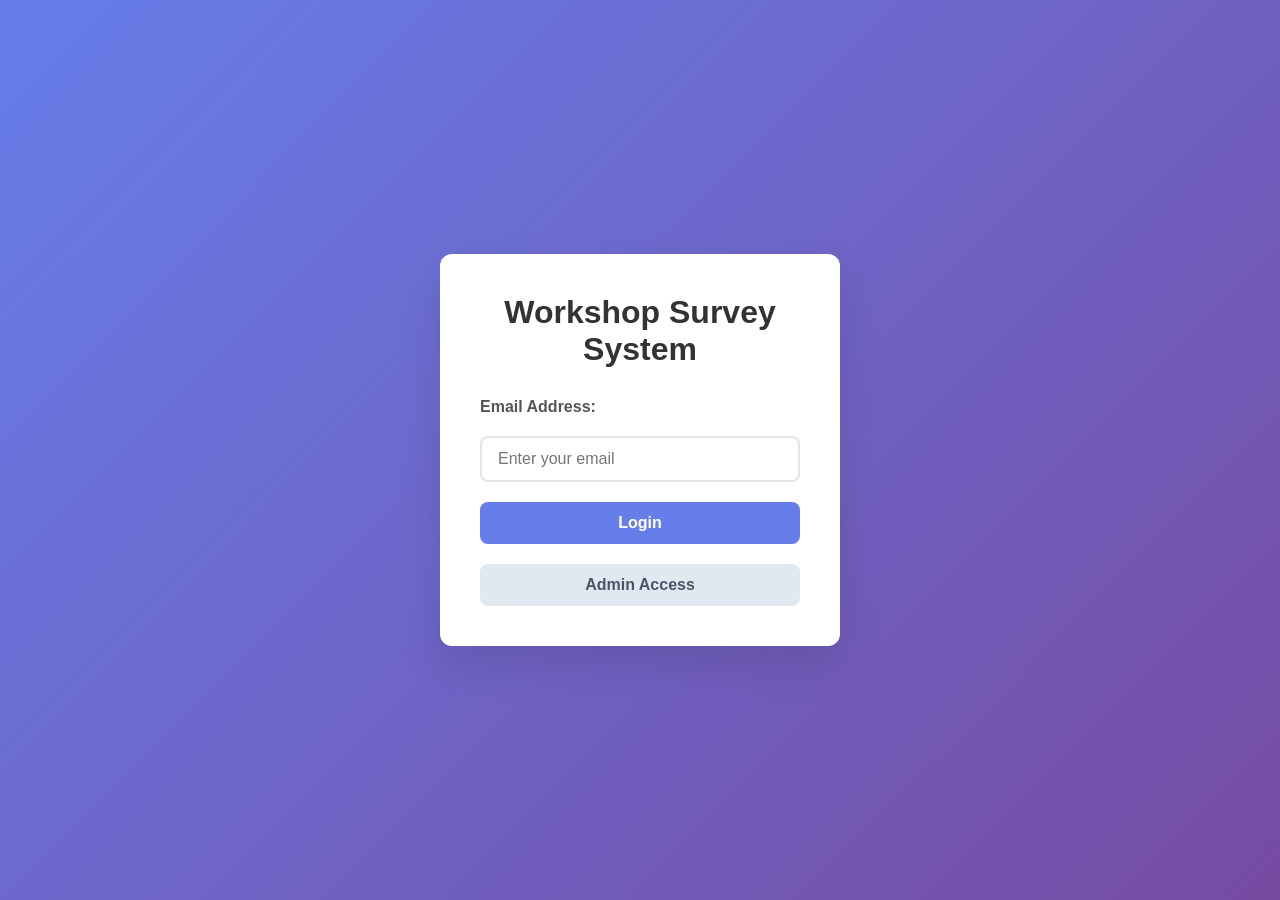
==== frontend/index.html @ bd305b47 "phase1 complete" ====
<!DOCTYPE html>
<html lang="en">
<head>
    <meta charset="UTF-8">
    <meta name="viewport" content="width=device-width, initial-scale=1.0">
    <title>Workshop Survey - Login</title>
    <link rel="stylesheet" href="css/styles.css">
</head>
<body>
    <div class="container">
        <div class="login-section">
            <h1>Workshop Survey System</h1>
            <div class="login-form">
                <label for="email">Email Address:</label>
                <input type="email" id="email" placeholder="Enter your email" autocomplete="off">
                <div id="autocomplete-results" class="autocomplete-results"></div>
                <button id="login-btn" class="btn-primary">Login</button>
                <button id="admin-btn" class="btn-secondary">Admin Access</button>
            </div>
            <div id="message" class="message"></div>
        </div>
    </div>
    <script src="js/login.js"></script>
</body>
</html>
---- frontend/css/styles.css ----
/* Basic styles for Workshop Survey system */

* {
    margin: 0;
    padding: 0;
    box-sizing: border-box;
}

body {
    font-family: -apple-system, BlinkMacSystemFont, 'Segoe UI', Roboto, sans-serif;
    background: linear-gradient(135deg, #667eea 0%, #764ba2 100%);
    min-height: 100vh;
    display: flex;
    align-items: center;
    justify-content: center;
}

.container {
    max-width: 1200px;
    width: 100%;
    padding: 20px;
}

.login-section {
    background: white;
    border-radius: 12px;
    padding: 40px;
    box-shadow: 0 20px 40px rgba(0, 0, 0, 0.1);
    text-align: center;
    max-width: 400px;
    margin: 0 auto;
}

h1 {
    color: #333;
    margin-bottom: 30px;
    font-size: 2rem;
}

.login-form {
    display: flex;
    flex-direction: column;
    gap: 20px;
}

label {
    text-align: left;
    font-weight: 600;
    color: #555;
}

input[type="email"] {
    padding: 12px 16px;
    border: 2px solid #e1e5e9;
    border-radius: 8px;
    font-size: 16px;
    transition: border-color 0.3s ease;
}

input[type="email"]:focus {
    outline: none;
    border-color: #667eea;
}

.autocomplete-results {
    position: absolute;
    background: white;
    border: 1px solid #e1e5e9;
    border-radius: 8px;
    max-height: 200px;
    overflow-y: auto;
    width: calc(100% - 32px);
    z-index: 1000;
    display: none;
}

.autocomplete-item {
    padding: 10px 16px;
    cursor: pointer;
    border-bottom: 1px solid #f0f0f0;
}

.autocomplete-item:hover {
    background: #f8f9fa;
}

.autocomplete-item:last-child {
    border-bottom: none;
}

.btn-primary, .btn-secondary {
    padding: 12px 24px;
    border: none;
    border-radius: 8px;
    font-size: 16px;
    font-weight: 600;
    cursor: pointer;
    transition: all 0.3s ease;
}

.btn-primary {
    background: #667eea;
    color: white;
}

.btn-primary:hover {
    background: #5a67d8;
    transform: translateY(-1px);
}

.btn-secondary {
    background: #e2e8f0;
    color: #4a5568;
}

.btn-secondary:hover {
    background: #cbd5e0;
}

.message {
    margin-top: 20px;
    padding: 12px;
    border-radius: 8px;
    display: none;
}

.message.success {
    background: #c6f6d5;
    color: #22543d;
    border: 1px solid #9ae6b4;
}

.message.error {
    background: #fed7d7;
    color: #742a2a;
    border: 1px solid #feb2b2;
}

/* Responsive design */
@media (max-width: 480px) {
    .login-section {
        padding: 30px 20px;
    }

    h1 {
        font-size: 1.5rem;
    }
}
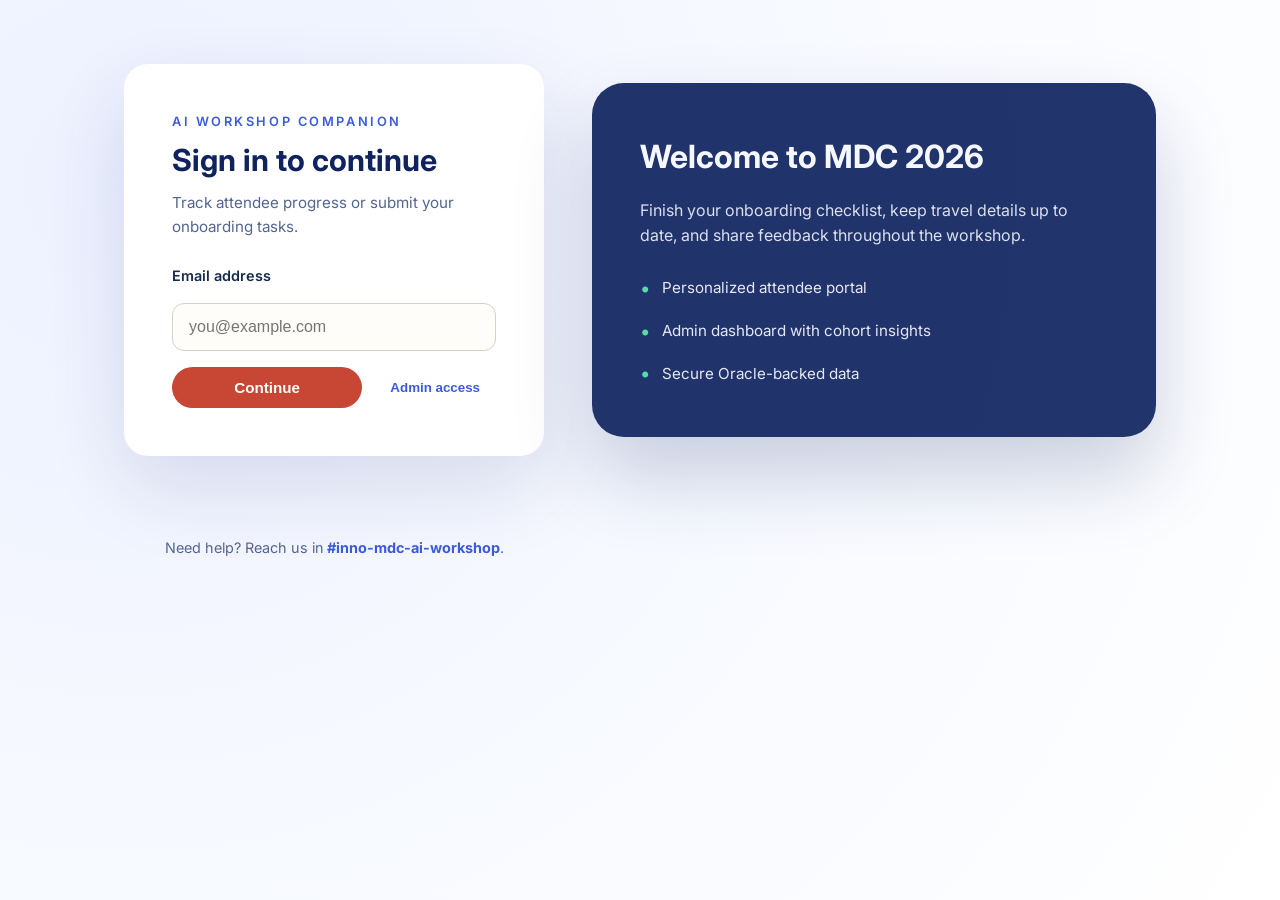
==== commit d4d3e295: "Update cohort start/end time columns" ====
--- a/frontend/index.html
+++ b/frontend/index.html
@@ -3,23 +3,61 @@
 <head>
     <meta charset="UTF-8">
     <meta name="viewport" content="width=device-width, initial-scale=1.0">
-    <title>Workshop Survey - Login</title>
+    <title>AI Workshop Companion — Sign In</title>
+    <link rel="preconnect" href="https://fonts.googleapis.com">
+    <link rel="preconnect" href="https://fonts.gstatic.com" crossorigin>
+    <link href="https://fonts.googleapis.com/css2?family=Inter:wght@400;500;600;700&display=swap" rel="stylesheet">
     <link rel="stylesheet" href="css/styles.css">
 </head>
-<body>
-    <div class="container">
-        <div class="login-section">
-            <h1>Workshop Survey System</h1>
-            <div class="login-form">
-                <label for="email">Email Address:</label>
-                <input type="email" id="email" placeholder="Enter your email" autocomplete="off">
-                <div id="autocomplete-results" class="autocomplete-results"></div>
-                <button id="login-btn" class="btn-primary">Login</button>
-                <button id="admin-btn" class="btn-secondary">Admin Access</button>
+<body class="login-body">
+    <main class="login-shell">
+        <section class="login-card" aria-labelledby="login-title">
+            <header class="login-header">
+                <div>
+                    <p class="login-eyebrow">AI Workshop Companion</p>
+                    <h1 id="login-title">Sign in to continue</h1>
+                    <p class="login-subtitle">Track attendee progress or submit your onboarding tasks.</p>
+                </div>
+            </header>
+
+            <form class="login-form" onsubmit="return false;" novalidate>
+                <label for="email" class="login-label">Email address</label>
+                <div class="login-input-group">
+                    <input type="email"
+                           id="email"
+                           class="login-input"
+                           name="email"
+                           placeholder="you@example.com"
+                           autocomplete="email"
+                           required>
+                    <div id="autocomplete-results" class="login-autocomplete" role="listbox"></div>
+                </div>
+
+                <div class="login-actions">
+                    <button id="login-btn" class="btn-primary login-primary" type="button">Continue</button>
+                    <button id="admin-btn" class="btn-ghost" type="button">Admin access</button>
+                </div>
+            </form>
+
+            <div id="message" class="login-message message" role="status" aria-live="polite"></div>
+        </section>
+
+        <aside class="login-aside">
+            <div class="login-aside-content">
+                <h2>Welcome to MDC 2026</h2>
+                <p>Finish your onboarding checklist, keep travel details up to date, and share feedback throughout the workshop.</p>
+                <ul>
+                    <li>Personalized attendee portal</li>
+                    <li>Admin dashboard with cohort insights</li>
+                    <li>Secure Oracle-backed data</li>
+                </ul>
             </div>
-            <div id="message" class="message"></div>
-        </div>
-    </div>
+        </aside>
+        <footer class="login-footer">
+            <p>Need help? Reach us in <strong>#inno-mdc-ai-workshop</strong>.</p>
+        </footer>
+    </main>
+
     <script src="js/login.js"></script>
 </body>
 </html>
--- a/frontend/css/styles.css
+++ b/frontend/css/styles.css
@@ -1,4 +1,230 @@
-/* Basic styles for Workshop Survey system */
+
+body.login-body {
+    margin: 0;
+    min-height: 100vh;
+    background: radial-gradient(circle at 10% 20%, rgba(232, 237, 255, 0.8) 0%, rgba(245, 248, 255, 0.9) 45%, rgba(255, 255, 255, 1) 100%);
+    font-family: 'Inter', system-ui, -apple-system, BlinkMacSystemFont, 'Segoe UI', sans-serif;
+}
+
+.login-shell {
+    display: grid;
+    grid-template-columns: minmax(0, 420px) minmax(0, 1fr);
+    gap: 48px;
+    max-width: 1080px;
+    margin: 0 auto;
+    padding: 64px 24px;
+    align-items: center;
+}
+
+.login-card {
+    background: #ffffff;
+    border-radius: 24px;
+    box-shadow: 0 32px 80px rgba(15, 35, 95, 0.12);
+    padding: 48px;
+    display: flex;
+    flex-direction: column;
+    gap: 24px;
+}
+
+.login-header {
+    display: flex;
+    gap: 20px;
+    align-items: flex-start;
+}
+
+.login-eyebrow {
+    font-size: 0.8rem;
+    text-transform: uppercase;
+    letter-spacing: 0.2em;
+    color: #3b5bdb;
+    font-weight: 600;
+    margin: 0 0 4px;
+}
+
+.login-header h1 {
+    font-size: 1.9rem;
+    margin: 0;
+    color: #0f235f;
+}
+
+.login-subtitle {
+    margin: 6px 0 0;
+    color: #54658f;
+    font-size: 0.95rem;
+}
+
+
+
+
+
+
+
+.login-form {
+    display: flex;
+    flex-direction: column;
+    gap: 16px;
+}
+
+.login-label {
+    font-weight: 600;
+    color: #172b4d;
+    font-size: 0.9rem;
+}
+
+.login-input-group {
+    position: relative;
+}
+
+.login-input {
+    width: 100%;
+    padding: 14px 16px;
+    border: 1px solid rgba(23, 43, 77, 0.15);
+    border-radius: 12px;
+    font-size: 1rem;
+    transition: border-color 0.2s ease, box-shadow 0.2s ease;
+}
+
+.login-input:focus {
+    outline: none;
+    border-color: #3b5bdb;
+    box-shadow: 0 0 0 4px rgba(59, 91, 219, 0.12);
+}
+
+.login-actions {
+    display: flex;
+    gap: 12px;
+    align-items: center;
+}
+
+.btn-primary.login-primary {
+    flex: 1;
+}
+
+.btn-ghost {
+    background: transparent;
+    color: #3b5bdb;
+    border: none;
+    font-weight: 600;
+    padding: 12px 16px;
+    border-radius: 10px;
+    cursor: pointer;
+    transition: background 0.2s ease;
+}
+
+.btn-ghost:hover {
+    background: rgba(59, 91, 219, 0.08);
+}
+
+.login-autocomplete {
+    display: none;
+    position: absolute;
+    top: calc(100% + 8px);
+    left: 0;
+    width: 100%;
+    z-index: 10;
+    background: #fff;
+    border-radius: 12px;
+    border: 1px solid rgba(23, 43, 77, 0.12);
+    overflow: hidden;
+    box-shadow: 0 16px 40px rgba(15, 35, 95, 0.12);
+}
+
+.login-message {
+    min-height: 20px;
+    font-size: 0.9rem;
+    color: #d62828;
+}
+
+.login-aside {
+    background: rgba(15, 35, 95, 0.92);
+    color: #f6f7ff;
+    border-radius: 32px;
+    padding: 48px;
+    box-shadow: 0 40px 80px rgba(15, 35, 95, 0.2);
+}
+
+.login-aside h2 {
+    font-size: 2rem;
+    margin-top: 0;
+}
+
+.login-aside p {
+    font-size: 1rem;
+    margin: 16px 0;
+    color: rgba(246, 247, 255, 0.88);
+}
+
+.login-aside ul {
+    list-style: none;
+    padding: 0;
+    margin: 24px 0 0;
+    display: grid;
+    gap: 12px;
+}
+
+.login-aside li::before {
+    content: '•';
+    color: #52e0a5;
+    margin-right: 12px;
+    font-size: 1.2rem;
+}
+
+.login-aside li {
+    font-size: 0.95rem;
+    display: flex;
+    align-items: center;
+    color: rgba(246, 247, 255, 0.92);
+}
+
+@media (max-width: 960px) {
+    .login-shell {
+        grid-template-columns: 1fr;
+        padding: 48px 20px;
+    }
+
+    .login-aside {
+        order: -1;
+        border-radius: 24px;
+        padding: 36px;
+        margin-bottom: 24px;
+    }
+}
+
+@media (max-width: 600px) {
+    .login-card {
+        padding: 32px 24px;
+    }
+
+    .login-actions {
+        flex-direction: column;
+        align-items: stretch;
+    }
+
+    .btn-ghost {
+        width: 100%;
+        text-align: center;
+    }
+}
+
+/* Oracle Redwood-inspired theme */
+
+:root {
+    --rw-background: #f7f5f2;
+    --rw-foreground: #201f1e;
+    --rw-muted: #6d625b;
+    --rw-border: #d8cfc6;
+    --rw-surface: #ffffff;
+    --rw-accent: #c74634;
+    --rw-accent-dark: #a23426;
+    --rw-accent-light: #f4e4de;
+    --rw-success: #4c8c2b;
+    --rw-error: #ba1a1a;
+    --rw-radius-lg: 16px;
+    --rw-radius-md: 12px;
+    --rw-shadow-soft: 0 18px 40px rgba(32, 31, 30, 0.08);
+    --rw-shadow-subtle: 0 6px 18px rgba(32, 31, 30, 0.08);
+    --rw-font: 'Helvetica Neue', 'Segoe UI', sans-serif;
+}
 
 * {
     margin: 0;
@@ -7,71 +233,108 @@
 }
 
 body {
-    font-family: -apple-system, BlinkMacSystemFont, 'Segoe UI', Roboto, sans-serif;
-    background: linear-gradient(135deg, #667eea 0%, #764ba2 100%);
+    font-family: var(--rw-font);
+    background: var(--rw-background);
+    color: var(--rw-foreground);
+    line-height: 1.6;
     min-height: 100vh;
-    display: flex;
-    align-items: center;
-    justify-content: center;
+}
+
+.page-shell {
+    min-height: 100vh;
+    display: flex;
+    flex-direction: column;
 }
 
 .container {
-    max-width: 1200px;
-    width: 100%;
-    padding: 20px;
+    width: min(1100px, 92vw);
+    margin: 0 auto;
+    padding: 32px 0 72px;
 }
 
 .login-section {
     background: white;
     border-radius: 12px;
-    padding: 40px;
+    padding: 60px 40px;
     box-shadow: 0 20px 40px rgba(0, 0, 0, 0.1);
     text-align: center;
-    max-width: 400px;
+    max-width: 450px;
     margin: 0 auto;
-}
-
-h1 {
-    color: #333;
-    margin-bottom: 30px;
-    font-size: 2rem;
-}
-
-.login-form {
-    display: flex;
-    flex-direction: column;
+    position: relative;
+}
+
+header.page-header {
+    padding: 40px 0 20px;
+}
+
+header.page-header h1 {
+    font-size: clamp(2rem, 4vw, 2.6rem);
+    font-weight: 600;
+    color: var(--rw-foreground);
+}
+
+.card {
+    background: var(--rw-surface);
+    border-radius: var(--rw-radius-lg);
+    box-shadow: var(--rw-shadow-soft);
+    padding: 48px 40px;
+    position: relative;
+}
+
+.card h1,
+.card h2 {
+    color: var(--rw-foreground);
+}
+
+.card h1 {
+    font-size: clamp(1.9rem, 3vw, 2.3rem);
+    margin-bottom: 28px;
+}
+
+.form-stack {
+    display: grid;
     gap: 20px;
 }
 
 label {
     text-align: left;
     font-weight: 600;
-    color: #555;
-}
-
-input[type="email"] {
-    padding: 12px 16px;
-    border: 2px solid #e1e5e9;
-    border-radius: 8px;
+    color: var(--rw-muted);
+}
+
+input[type="email"],
+input[type="text"],
+textarea {
+    padding: 14px 16px;
+    border: 1px solid var(--rw-border);
+    border-radius: var(--rw-radius-md);
     font-size: 16px;
-    transition: border-color 0.3s ease;
-}
-
-input[type="email"]:focus {
+    transition: border-color 0.3s ease, box-shadow 0.3s ease;
+    background: #fffdfa;
+}
+
+input[type="email"]:focus,
+input[type="text"]:focus,
+textarea:focus {
     outline: none;
-    border-color: #667eea;
+    border-color: var(--rw-accent);
+    box-shadow: 0 0 0 4px rgba(199, 70, 52, 0.15);
 }
 
 .autocomplete-results {
     position: absolute;
+    top: 100%;
+    left: 0;
+    right: 0;
     background: white;
     border: 1px solid #e1e5e9;
     border-radius: 8px;
     max-height: 200px;
     overflow-y: auto;
-    width: calc(100% - 32px);
+    width: 100%;
     z-index: 1000;
     display: none;
+    box-shadow: 0 4px 6px rgba(0, 0, 0, 0.1);
 }
 
 .autocomplete-item {
@@ -88,33 +351,36 @@
     border-bottom: none;
 }
 
-.btn-primary, .btn-secondary {
-    padding: 12px 24px;
+.btn-primary,
+.btn-secondary {
+    padding: 12px 26px;
+    border-radius: 30px;
+    font-size: 0.95rem;
+    font-weight: 600;
     border: none;
-    border-radius: 8px;
-    font-size: 16px;
-    font-weight: 600;
     cursor: pointer;
-    transition: all 0.3s ease;
+    transition: transform 0.2s ease, box-shadow 0.2s ease;
 }
 
 .btn-primary {
-    background: #667eea;
-    color: white;
+    background: var(--rw-accent);
+    color: var(--rw-surface);
 }
 
 .btn-primary:hover {
-    background: #5a67d8;
+    background: var(--rw-accent-dark);
+    box-shadow: var(--rw-shadow-subtle);
     transform: translateY(-1px);
 }
 
 .btn-secondary {
-    background: #e2e8f0;
-    color: #4a5568;
+    background: var(--rw-accent-light);
+    color: var(--rw-accent-dark);
 }
 
 .btn-secondary:hover {
-    background: #cbd5e0;
+    box-shadow: var(--rw-shadow-subtle);
+    transform: translateY(-1px);
 }
 
 .message {
@@ -125,18 +391,896 @@
 }
 
 .message.success {
-    background: #c6f6d5;
-    color: #22543d;
-    border: 1px solid #9ae6b4;
+    background: rgba(76, 140, 43, 0.15);
+    color: var(--rw-success);
+    border: 1px solid rgba(76, 140, 43, 0.4);
 }
 
 .message.error {
-    background: #fed7d7;
-    color: #742a2a;
-    border: 1px solid #feb2b2;
+    background: rgba(186, 26, 26, 0.15);
+    color: var(--rw-error);
+    border: 1px solid rgba(186, 26, 26, 0.4);
+}
+
+/* Tabbed interface styles */
+.tabs {
+    display: flex;
+    gap: 18px;
+    margin-bottom: 24px;
+}
+
+.tab-btn {
+    padding: 10px 20px;
+    border-radius: 24px;
+    border: 1px solid transparent;
+    background: transparent;
+    font-size: 0.95rem;
+    font-weight: 600;
+    color: var(--rw-muted);
+    cursor: pointer;
+    transition: all 0.2s ease;
+}
+
+.tab-btn.active {
+    background: var(--rw-accent-light);
+    color: var(--rw-accent-dark);
+    border-color: rgba(199, 70, 52, 0.4);
+}
+
+.tab-btn:hover {
+    background: rgba(199, 70, 52, 0.12);
+}
+
+.tab-content {
+    display: none;
+    padding: 20px 0;
+}
+
+.tab-content.active {
+    display: block;
+}
+
+.intro-progress-track {
+    margin: 16px 0 24px;
+}
+
+.intro-progress-bar {
+    position: relative;
+    height: 10px;
+    border-radius: 999px;
+    background: #e2e8f0;
+    overflow: hidden;
+}
+
+.intro-progress-fill {
+    position: absolute;
+    top: 0;
+    left: 0;
+    bottom: 0;
+    width: 0;
+    background: linear-gradient(90deg, #2563eb, #38bdf8);
+    transition: width 0.4s ease;
+}
+
+.progress-pill {
+    font-weight: 600;
+    color: #1e293b;
+    padding: 6px 14px;
+    border-radius: 999px;
+    background: #e0f2fe;
+    border: 1px solid rgba(59, 130, 246, 0.2);
+}
+
+.intro-list {
+    display: grid;
+    gap: 16px;
+}
+
+.intro-card {
+    border: 1px solid #e2e8f0;
+    border-radius: 16px;
+    padding: 16px;
+    background: #ffffff;
+    box-shadow: 0 8px 24px rgba(15, 23, 42, 0.08);
+    transition: border-color 0.2s ease, box-shadow 0.2s ease;
+}
+
+.intro-card.completed {
+    border-color: rgba(59, 130, 246, 0.4);
+    box-shadow: 0 12px 30px rgba(59, 130, 246, 0.15);
+}
+
+.intro-card header {
+    display: flex;
+    justify-content: space-between;
+    align-items: center;
+    gap: 12px;
+}
+
+.intro-card h3 {
+    margin: 0;
+    font-size: 1.1rem;
+    color: #1f2937;
+}
+
+.intro-card textarea {
+    width: 100%;
+    border-radius: 12px;
+    border: 1px solid #d1d5db;
+    padding: 12px;
+    min-height: 80px;
+    font-size: 0.95rem;
+    transition: border-color 0.2s ease, box-shadow 0.2s ease;
+}
+
+.intro-card textarea:focus {
+    outline: none;
+    border-color: #3b82f6;
+    box-shadow: 0 0 0 3px rgba(59, 130, 246, 0.15);
+}
+
+.intro-card footer {
+    margin-top: 12px;
+    display: flex;
+    justify-content: space-between;
+    align-items: center;
+    color: #64748b;
+    font-size: 0.85rem;
+}
+
+.intro-card .btn-secondary {
+    margin-left: auto;
+}
+
+
+.overall-progress {
+    width: 100%;
+    display: flex;
+    flex-direction: column;
+    gap: 12px;
+    padding: 8px 0;
+}
+
+.overall-progress-header {
+    display: flex;
+    justify-content: space-between;
+    align-items: center;
+    font-weight: 600;
+    color: #1f2937;
+}
+
+.progress-track {
+    width: 100%;
+    height: 14px;
+    border-radius: 999px;
+    background: rgba(203, 213, 225, 0.6);
+    overflow: hidden;
+    position: relative;
+}
+
+.progress-fill {
+    position: absolute;
+    top: 0;
+    left: 0;
+    bottom: 0;
+    width: 0;
+    border-radius: inherit;
+    background: linear-gradient(90deg, #2563eb 0%, #38bdf8 100%);
+    transition: width 0.4s ease;
+}
+
+.task-list {
+    display: grid;
+    gap: 12px;
+    margin-top: 16px;
+}
+
+.task-item {
+    display: flex;
+    align-items: center;
+    justify-content: space-between;
+    border: 1px solid var(--rw-border);
+    border-radius: var(--rw-radius-md);
+    padding: 14px 18px;
+    background: linear-gradient(90deg, rgba(255,255,255,0.95), rgba(244,228,222,0.4));
+}
+
+.task-item.completed {
+    border-color: rgba(76, 140, 43, 0.4);
+    background: rgba(76, 140, 43, 0.12);
+}
+
+.survey-card {
+    border: 1px solid var(--rw-border);
+    border-radius: var(--rw-radius-md);
+    padding: 18px;
+    background: var(--rw-surface);
+    box-shadow: var(--rw-shadow-subtle);
+}
+
+.survey-card h4 {
+    margin-bottom: 8px;
+}
+
+.badge {
+    display: inline-flex;
+    align-items: center;
+    border-radius: 999px;
+    border: 1px solid transparent;
+    padding: 4px 12px;
+    font-size: 0.75rem;
+    font-weight: 600;
+}
+
+.badge.complete {
+    background: rgba(76, 140, 43, 0.15);
+    color: var(--rw-success);
+    border-color: rgba(76, 140, 43, 0.35);
+}
+
+.badge.pending {
+    background: rgba(199, 70, 52, 0.12);
+    color: var(--rw-accent-dark);
+    border-color: rgba(199, 70, 52, 0.25);
+}
+
+footer.site-footer {
+    margin-top: auto;
+    padding: 24px 0;
+    text-align: center;
+    color: var(--rw-muted);
+    font-size: 0.85rem;
+}
+
+@media (max-width: 720px) {
+    .card {
+        padding: 32px 24px;
+    }
+
+    .tabs {
+        flex-wrap: wrap;
+        gap: 12px;
+    }
+
+    .task-item {
+        flex-direction: column;
+        align-items: flex-start;
+        gap: 10px;
+    }
+}
+
+/* Dashboard specific styles */
+.attendee-portal, .admin-dashboard {
+    background: white;
+    border-radius: 12px;
+    padding: 40px 30px;
+    box-shadow: 0 20px 40px rgba(0, 0, 0, 0.1);
+    max-width: 1100px;
+    width: 100%;
+    margin: 0 auto;
+    min-height: 600px;
+}
+
+.attendee-profile {
+    display: flex;
+    align-items: center;
+    gap: 30px;
+    margin-bottom: 40px;
+    padding: 30px;
+    background: linear-gradient(135deg, #f8fafc 0%, #e2e8f0 100%);
+    border-radius: 12px;
+    box-shadow: 0 4px 6px rgba(0, 0, 0, 0.05);
+}
+
+.profile-image {
+    flex-shrink: 0;
+}
+
+.profile-image img {
+    width: 120px;
+    height: 120px;
+    border-radius: 50%;
+    object-fit: cover;
+    border: 4px solid #667eea;
+    box-shadow: 0 4px 8px rgba(0, 0, 0, 0.1);
+}
+
+.profile-info h1 {
+    margin: 0 0 10px 0;
+    color: #333;
+    font-size: 2.2rem;
+}
+
+.profile-info p {
+    margin: 5px 0;
+    color: #666;
+    font-size: 1rem;
+}
+
+.agenda-image {
+    max-width: 100%;
+    height: auto;
+    margin-top: 15px;
+    border-radius: 8px;
+    box-shadow: 0 2px 8px rgba(0, 0, 0, 0.1);
+    display: none;
+}
+
+/* Modal styles for agenda popup */
+.modal {
+    display: none;
+    position: fixed;
+    z-index: 1000;
+    left: 0;
+    top: 0;
+    width: 100%;
+    height: 100%;
+    background-color: rgba(0, 0, 0, 0.5);
+    animation: fadeIn 0.3s;
+}
+
+.modal-content {
+    background-color: white;
+    margin: 5% auto;
+    padding: 20px;
+    border-radius: 8px;
+    width: 90%;
+    max-width: 800px;
+    max-height: 90vh;
+    overflow: auto;
+    position: relative;
+    animation: slideIn 0.3s;
+}
+
+.close {
+    color: #aaa;
+    float: right;
+    font-size: 28px;
+    font-weight: bold;
+    cursor: pointer;
+    position: absolute;
+    right: 15px;
+    top: 10px;
+}
+
+.close:hover,
+.close:focus {
+    color: #000;
+    text-decoration: none;
+}
+
+#modal-img {
+    max-width: 100%;
+    height: auto;
+    border-radius: 8px;
+}
+
+@keyframes fadeIn {
+    from { opacity: 0; }
+    to { opacity: 1; }
+}
+
+@keyframes slideIn {
+    from { transform: scale(0.9); opacity: 0; }
+    to { transform: scale(1); opacity: 1; }
+}
+
+/* Modal styles for agenda popup */
+.modal {
+    display: none;
+    position: fixed;
+    z-index: 1000;
+    left: 0;
+    top: 0;
+    width: 100%;
+    height: 100%;
+    background-color: rgba(0, 0, 0, 0.5);
+    animation: fadeIn 0.3s;
+}
+
+.modal-content {
+    background-color: white;
+    margin: 5% auto;
+    padding: 20px;
+    border-radius: 8px;
+    width: 90%;
+    max-width: 800px;
+    max-height: 90vh;
+    overflow: auto;
+    position: relative;
+    animation: slideIn 0.3s;
+}
+
+.close {
+    color: #aaa;
+    float: right;
+    font-size: 28px;
+    font-weight: bold;
+    cursor: pointer;
+    position: absolute;
+    right: 15px;
+    top: 10px;
+}
+
+.close:hover,
+.close:focus {
+    color: #000;
+    text-decoration: none;
+}
+
+#modal-img {
+    max-width: 100%;
+    height: auto;
+    border-radius: 8px;
+}
+
+@keyframes fadeIn {
+    from { opacity: 0; }
+    to { opacity: 1; }
+}
+
+@keyframes slideIn {
+    from { transform: scale(0.9); opacity: 0; }
+    to { transform: scale(1); opacity: 1; }
+}
+
+.attendee-portal h2, .admin-dashboard h2 {
+    color: #334155;
+    margin-bottom: 20px;
+    font-size: 1.8rem;
+}
+
+.query-form {
+    display: flex;
+    gap: 10px;
+    margin: 20px 0;
+}
+
+.query-form input {
+    flex: 1;
+    padding: 12px;
+    border: 2px solid #e1e5e9;
+    border-radius: 8px;
+    font-size: 16px;
+}
+
+.query-form input:focus {
+    border-color: #667eea;
+    outline: none;
+}
+
+.game-controls {
+    display: flex;
+    gap: 10px;
+    margin: 20px 0;
+}
+
+.game-controls select {
+    padding: 12px;
+    border: 2px solid #e1e5e9;
+    border-radius: 8px;
+    font-size: 16px;
+}
+
+/* Form styling */
+.introduction-form, .feedback-form {
+    max-width: 600px;
+}
+
+.form-group {
+    margin-bottom: 20px;
+}
+
+.form-group label {
+    display: block;
+    margin-bottom: 8px;
+    font-weight: 600;
+    color: #333;
+}
+
+.form-group input[type="text"],
+.form-group input[type="email"],
+.form-group textarea,
+.form-group select {
+    width: 100%;
+    padding: 10px 12px;
+    border: 2px solid #e1e5e9;
+    border-radius: 6px;
+    font-size: 14px;
+    transition: border-color 0.3s ease;
+    box-sizing: border-box;
+}
+
+.form-group input[type="text"]:focus,
+.form-group input[type="email"]:focus,
+.form-group textarea:focus,
+.form-group select:focus {
+    border-color: #667eea;
+    outline: none;
+}
+
+.form-group textarea {
+    resize: vertical;
+    min-height: 80px;
+}
+
+/* Radio buttons */
+.form-group label input[type="radio"] {
+    margin-right: 8px;
+    margin-left: 16px;
+}
+
+.form-group label:first-child input[type="radio"] {
+    margin-left: 0;
+}
+
+/* Checkboxes */
+.form-group input[type="checkbox"] {
+    margin-right: 8px;
+    transform: scale(1.2);
+}
+
+/* Completed items */
+.form-group.completed {
+    background: #f0fdf4;
+    border-left: 4px solid #22c55e;
+    padding-left: 12px;
+    border-radius: 4px;
+    margin-left: -12px;
+    padding-right: 12px;
+    margin-right: -12px;
+}
+
+.form-group.completed input,
+.form-group.completed textarea {
+    background: #f0fdf4;
+}
+
+h3.completed {
+    color: #16a34a;
+    font-weight: 600;
+}
+
+/* Progress indicator */
+.progress-indicator {
+    float: right;
+    font-size: 0.9rem;
+    color: #6b7280;
+    background: #f3f4f6;
+    padding: 4px 8px;
+    border-radius: 12px;
+    font-weight: 500;
+}
+
+/* Subsections */
+.subsection {
+    margin-bottom: 30px;
+    border: 1px solid #e1e5e9;
+    border-radius: 8px;
+    overflow: hidden;
+}
+
+.subsection h3 {
+    background: #f8fafc;
+    margin: 0;
+    padding: 15px 20px;
+    border-bottom: 1px solid #e1e5e9;
+    font-size: 1.1rem;
+    color: #334155;
+}
+
+.subsection-content {
+    padding: 20px;
+}
+
+/* Progress summary */
+.progress-summary {
+    margin: 20px 0;
+}
+
+.progress-item {
+    display: flex;
+    justify-content: space-between;
+    align-items: center;
+    padding: 8px 0;
+    border-bottom: 1px solid #f0f0f0;
+}
+
+.progress-item:last-child {
+    border-bottom: none;
+}
+
+.progress-label {
+    font-weight: 500;
+    color: #555;
+}
+
+.progress-status.completed {
+    color: #22c55e;
+    font-weight: 600;
+}
+
+.progress-status.pending {
+    color: #f59e0b;
+    font-weight: 500;
+}
+
+/* Tasks list */
+.tasks-list {
+    margin: 20px 0;
+}
+
+.task-item {
+    display: flex;
+    align-items: center;
+    padding: 12px 0;
+    border-bottom: 1px solid #f0f0f0;
+}
+
+.task-item:last-child {
+    border-bottom: none;
+}
+
+.task-item.completed {
+    background: #f0fdf4;
+    border-left: 4px solid #22c55e;
+    padding-left: 12px;
+}
+
+.task-item input[type="checkbox"] {
+    margin-right: 12px;
+    transform: scale(1.2);
+}
+
+.task-item label {
+    font-weight: 500;
+    color: #333;
+    cursor: pointer;
+}
+
+.task-item.completed label {
+    text-decoration: line-through;
+    color: #16a34a;
+}
+
+/* Survey tabs */
+.survey-tabs {
+    margin: 20px 0;
+    border-bottom: 2px solid #e1e5e9;
+}
+
+.survey-tab-content {
+    display: none;
+}
+
+.survey-tab-content.active {
+    display: block;
+}
+
+.tab-buttons {
+    display: flex;
+    overflow-x: auto;
+    gap: 2px;
+}
+
+.survey-tab-btn {
+    display: flex;
+    flex-direction: column;
+    align-items: center;
+    padding: 12px 8px;
+    border: none;
+    background: #f8f9fa;
+    cursor: pointer;
+    border-radius: 8px 8px 0 0;
+    min-width: 80px;
+    transition: all 0.3s ease;
+    border-bottom: 3px solid transparent;
+}
+
+.pill {
+    margin-top: 4px;
+    display: inline-block;
+    min-width: 55px;
+    border-radius: 10px;
+    font-size: 11px;
+    padding: 2px 10px;
+    font-weight: 600;
+    text-align: center;
+    letter-spacing: 0.02em;
+}
+
+.pill-complete {
+    background: #22c55e;
+    color: #fff;
+    border: 1px solid #16a34a;
+}
+
+.pill-pending {
+    background: #e5e7eb;
+    color: #5a6475;
+    border: 1px solid #e5e7eb;
+}
+
+.survey-tab-btn.completed {
+    background: #f0fdf4 !important;
+    color: #15803d !important;
+}
+
+.survey-tab-btn.completed .tab-name {
+    color: #15803d !important;
+    font-weight: 600;
+}
+
+/* Ensure completed style overrides .survey-tab-btn.active */
+.survey-tab-btn.completed.active {
+    background: #f0fdf4 !important;
+    border-bottom-color: #22c55e !important;
+}
+
+.survey-tab-btn.completed.active .tab-name {
+    color: #15803d !important;
+}
+
+.survey-tab-btn.active {
+    background: white;
+    border-bottom-color: #667eea;
+    box-shadow: 0 -2px 4px rgba(0, 0, 0, 0.1);
+}
+
+.survey-tab-btn:hover:not(.active) {
+    background: #e9ecef;
+}
+
+.tab-status {
+    font-size: 16px;
+    margin-bottom: 4px;
+}
+
+.tab-name {
+    font-size: 12px;
+    font-weight: 500;
+    color: #495057;
+    text-align: center;
+}
+
+.survey-tab-btn.active .tab-name {
+    color: #667eea;
+    font-weight: 600;
+}
+
+.tab-content-container {
+    background: white;
+    border-radius: 0 8px 8px 8px;
+    padding: 20px;
+    box-shadow: 0 2px 4px rgba(0, 0, 0, 0.1);
+}
+
+/* Survey forms */
+.survey-form h3 {
+    color: #334155;
+    margin-bottom: 20px;
+    font-size: 1.4rem;
+}
+
+.rating-section {
+    margin-bottom: 20px;
+}
+
+.rating-section label {
+    display: block;
+    margin-bottom: 12px;
+    font-weight: 600;
+    color: #374151;
+}
+
+.emoji-rating {
+    display: flex;
+    gap: 8px;
+    margin-bottom: 8px;
+}
+
+.emoji-btn {
+    width: 50px;
+    height: 50px;
+    border: 2px solid #e5e7eb;
+    border-radius: 8px;
+    background: white;
+    cursor: pointer;
+    font-size: 24px;
+    transition: all 0.2s ease;
+    display: flex;
+    align-items: center;
+    justify-content: center;
+}
+
+.emoji-btn:hover {
+    border-color: #667eea;
+    transform: scale(1.05);
+}
+
+.emoji-btn.selected {
+    border-color: #667eea;
+    background: #eff6ff;
+    box-shadow: 0 0 0 2px rgba(102, 126, 234, 0.2);
+}
+
+.selected-rating {
+    font-size: 14px;
+    color: #6b7280;
+    font-style: italic;
+}
+
+/* Survey sections */
+.survey-sections {
+    display: grid;
+    gap: 30px;
+    margin: 20px 0;
+}
+
+.survey-section {
+    background: #f8fafc;
+    padding: 20px;
+    border-radius: 8px;
+    border: 1px solid #e2e8f0;
+}
+
+.survey-section h3 {
+    margin-bottom: 15px;
+    color: #334155;
+}
+
+.session-surveys {
+    display: grid;
+    gap: 15px;
+}
+
+.survey-item {
+    background: white;
+    padding: 15px;
+    border-radius: 6px;
+    border: 1px solid #e1e5e9;
+}
+
+.survey-item h4 {
+    margin-bottom: 10px;
+    color: #475569;
 }
 
 /* Responsive design */
+@media (max-width: 768px) {
+    body {
+        justify-content: flex-start;
+        padding: 10px;
+    }
+
+    .container {
+        padding: 10px;
+        margin: 0;
+    }
+
+    .attendee-portal, .admin-dashboard {
+        padding: 20px 15px;
+        margin: 0;
+        border-radius: 8px;
+    }
+
+    .progress-item {
+        flex-direction: column;
+        align-items: flex-start;
+        gap: 4px;
+    }
+
+    .task-item {
+        flex-direction: column;
+        align-items: flex-start;
+        gap: 8px;
+    }
+
+    .survey-sections {
+        grid-template-columns: 1fr;
+    }
+}
+
 @media (max-width: 480px) {
     .login-section {
         padding: 30px 20px;
@@ -145,4 +1289,146 @@
     h1 {
         font-size: 1.5rem;
     }
-}
+
+    .tabs {
+        flex-direction: column;
+    }
+
+    .tab-btn {
+        border-bottom: none;
+        border-left: 2px solid transparent;
+    }
+
+    .tab-btn.active {
+        border-left-color: #667eea;
+        border-bottom-color: transparent;
+    }
+
+    .attendee-portal, .admin-dashboard {
+        padding: 20px;
+    }
+
+    .introduction-form, .feedback-form {
+        max-width: 100%;
+    }
+}
+
+
+.login-footer {
+    margin-top: 32px;
+    font-size: 0.9rem;
+    color: #54658f;
+    text-align: center;
+}
+
+.login-footer strong {
+    color: #3b5bdb;
+}
+.progress-summary-grid {
+    display: grid;
+    gap: 24px;
+    grid-template-columns: repeat(auto-fit, minmax(260px, 1fr));
+    align-items: stretch;
+}
+
+.progress-card {
+    background: #ffffff;
+    border-radius: 20px;
+    padding: 24px;
+    box-shadow: 0 20px 45px rgba(15, 23, 42, 0.08);
+    display: flex;
+    flex-direction: column;
+    align-items: center;
+    text-align: center;
+}
+
+.progress-card h2 {
+    margin-bottom: 16px;
+    font-size: 1.4rem;
+    color: #1f2937;
+}
+
+.progress-ring {
+    --rw-progress: 0%;
+    width: 160px;
+    height: 160px;
+    border-radius: 50%;
+    background: conic-gradient(#2563eb var(--rw-progress), #e5e7eb 0);
+    position: relative;
+    display: grid;
+    place-items: center;
+    margin-bottom: 16px;
+}
+
+.progress-ring::before {
+    content: '';
+    position: absolute;
+    width: calc(100% - 24px);
+    height: calc(100% - 24px);
+    background: #fff;
+    border-radius: 50%;
+}
+
+#overall-progress-label {
+    font-size: 1.4rem;
+    font-weight: 700;
+    color: #1f2937;
+}
+
+.progress-subtext {
+    margin-top: 8px;
+    color: #64748b;
+    font-size: 0.95rem;
+}
+
+.progress-metrics {
+    background: linear-gradient(140deg, rgba(59, 130, 246, 0.08), rgba(56, 189, 248, 0.08));
+    border-radius: 20px;
+    padding: 24px;
+    box-shadow: 0 20px 45px rgba(59, 130, 246, 0.08);
+    display: flex;
+    flex-direction: column;
+    gap: 12px;
+}
+
+
+.metric-row {
+    display: flex;
+    justify-content: space-between;
+    align-items: center;
+    padding: 12px 16px;
+    border-radius: 14px;
+    background: rgba(255, 255, 255, 0.75);
+    box-shadow: inset 0 1px 0 rgba(255, 255, 255, 0.5);
+}
+
+.metric-row.metric-complete {
+    border-left: 4px solid #22c55e;
+}
+
+.metric-row.metric-pending {
+    border-left: 4px solid #f59e0b;
+}
+
+.metric-label {
+    font-weight: 600;
+    color: #1f2937;
+    letter-spacing: 0.01em;
+}
+
+.metric-value {
+    font-weight: 700;
+    color: #2563eb;
+    font-size: 1.05rem;
+}
+
+@media (max-width: 768px) {
+    .progress-summary-grid {
+        grid-template-columns: 1fr;
+    }
+
+    .progress-card,
+    .progress-metrics {
+        padding: 20px;
+    }
+}
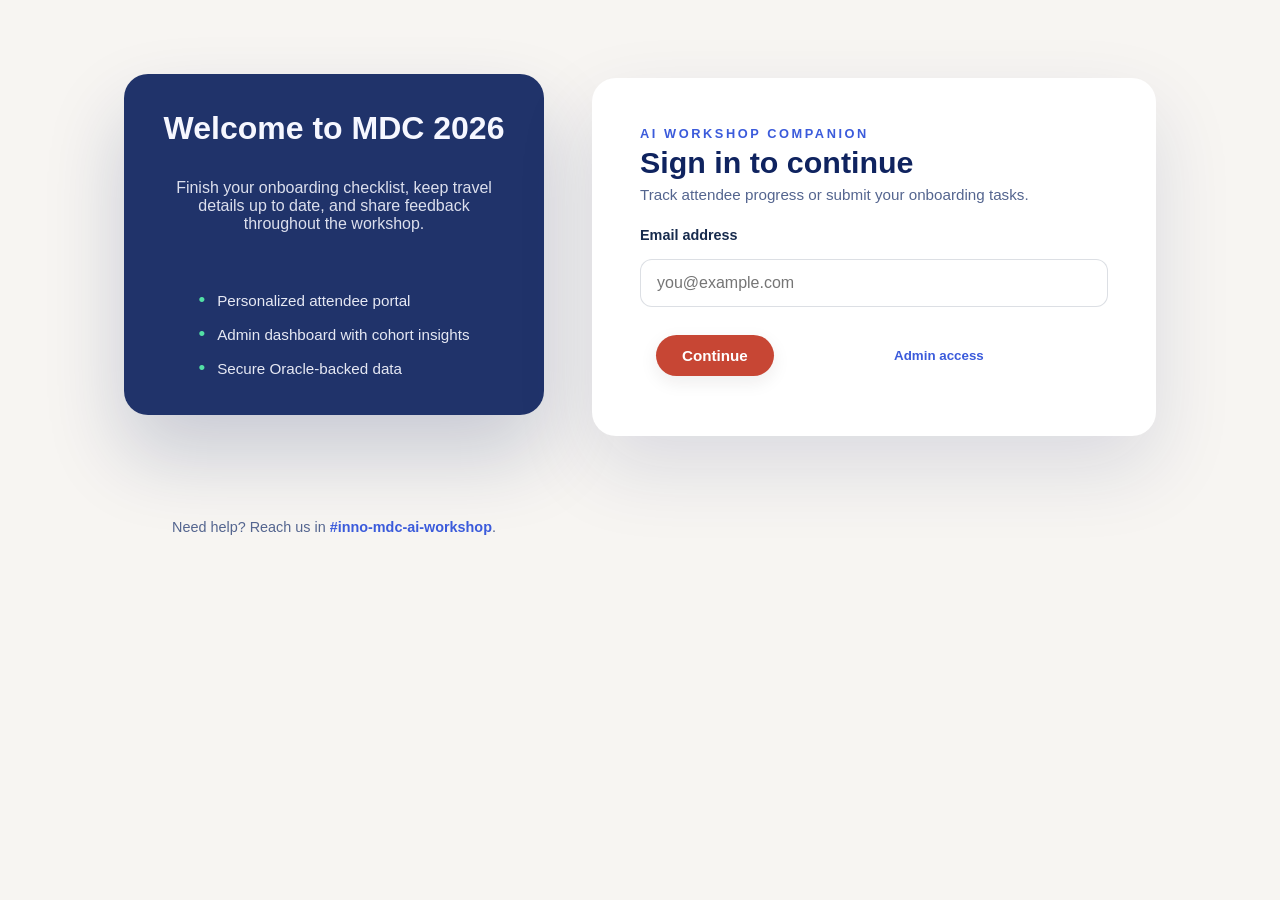
==== commit cff4e85b: "favicon fix" ====
--- a/frontend/index.html
+++ b/frontend/index.html
@@ -4,6 +4,7 @@
     <meta charset="UTF-8">
     <meta name="viewport" content="width=device-width, initial-scale=1.0">
     <title>AI Workshop Companion — Sign In</title>
+    <link rel="icon" type="image/png" href="/static/image.png">
     <link rel="preconnect" href="https://fonts.googleapis.com">
     <link rel="preconnect" href="https://fonts.gstatic.com" crossorigin>
     <link href="https://fonts.googleapis.com/css2?family=Inter:wght@400;500;600;700&display=swap" rel="stylesheet">
--- a/frontend/css/styles.css
+++ b/frontend/css/styles.css
@@ -1,9 +1,8 @@
-
 body.login-body {
     margin: 0;
     min-height: 100vh;
-    background: radial-gradient(circle at 10% 20%, rgba(232, 237, 255, 0.8) 0%, rgba(245, 248, 255, 0.9) 45%, rgba(255, 255, 255, 1) 100%);
-    font-family: 'Inter', system-ui, -apple-system, BlinkMacSystemFont, 'Segoe UI', sans-serif;
+    background: var(--rw-background);
+    font-family: var(--rw-font);
 }
 
 .login-shell {
@@ -86,8 +85,8 @@
 
 .login-input:focus {
     outline: none;
-    border-color: #3b5bdb;
-    box-shadow: 0 0 0 4px rgba(59, 91, 219, 0.12);
+    border-color: var(--rw-accent);
+    box-shadow: 0 0 0 4px rgba(199, 70, 52, 0.12);
 }
 
 .login-actions {
@@ -148,6 +147,13 @@
     margin-top: 0;
 }
 
+.login-aside-content {
+    text-align: center;
+    display: grid;
+    gap: 16px;
+    justify-items: center;
+}
+
 .login-aside p {
     font-size: 1rem;
     margin: 16px 0;
@@ -207,6 +213,201 @@
 }
 
 /* Oracle Redwood-inspired theme */
+
+body.login-body {
+    margin: 0;
+    min-height: 100vh;
+    background: var(--rw-background);
+    font-family: var(--rw-font);
+}
+
+.login-shell {
+    grid-template-columns: minmax(0, 420px) minmax(0, 1fr);
+    gap: 48px;
+    max-width: 1080px;
+    margin: 0 auto;
+    padding: 64px 24px;
+    align-items: center;
+}
+
+.login-card {
+    background: #ffffff;
+    border-radius: 24px;
+    box-shadow: 0 32px 80px rgba(15, 35, 95, 0.12);
+    padding: 48px;
+    display: flex;
+    flex-direction: column;
+    gap: 24px;
+}
+
+.login-header {
+    display: flex;
+    gap: 20px;
+    align-items: flex-start;
+}
+
+.login-eyebrow {
+    font-size: 0.8rem;
+    text-transform: uppercase;
+    letter-spacing: 0.2em;
+    color: #3b5bdb;
+    font-weight: 600;
+    margin: 0 0 4px;
+}
+
+.login-header h1 {
+    font-size: 1.9rem;
+    margin: 0;
+    color: #0f235f;
+}
+
+.login-subtitle {
+    margin: 6px 0 0;
+    color: #54658f;
+    font-size: 0.95rem;
+}
+
+.login-form {
+    display: flex;
+    flex-direction: column;
+    gap: 16px;
+}
+
+.login-label {
+    font-weight: 600;
+    color: #172b4d;
+    font-size: 0.9rem;
+}
+
+.login-input-group {
+    position: relative;
+}
+
+.login-input {
+    width: 100%;
+    padding: 14px 16px;
+    border: 1px solid rgba(23, 43, 77, 0.15);
+    border-radius: 12px;
+    font-size: 1rem;
+    transition: border-color 0.2s ease, box-shadow 0.2s ease;
+}
+
+.login-input:focus {
+    outline: none;
+    border-color: var(--rw-accent);
+    box-shadow: 0 0 0 4px rgba(199, 70, 52, 0.12);
+}
+
+.login-actions {
+    display: flex;
+    gap: 12px;
+    align-items: center;
+    padding: 12px 16px;
+}
+
+.btn-primary.login-primary {
+    flex: 1;
+}
+
+.btn-ghost {
+width: 100%;
+text-align: center;
+}
+
+.btn-ghost:hover {
+    background: rgba(59, 91, 219, 0.08);
+}
+
+.login-autocomplete {
+    display: none;
+    position: absolute;
+    top: calc(100% + 8px);
+    left: 0;
+    width: 100%;
+    z-index: 10;
+    background: #fff;
+    border-radius: 12px;
+    border: 1px solid rgba(23, 43, 77, 0.12);
+    overflow: hidden;
+    box-shadow: 0 16px 40px rgba(15, 35, 95, 0.12);
+}
+
+.login-message {
+    min-height: 20px;
+    font-size: 0.9rem;
+    color: #d62828;
+}
+
+.login-aside {
+order: -1;
+border-radius: 24px;
+padding: 36px;
+margin-bottom: 24px;
+}
+
+.login-aside h2 {
+    font-size: 2rem;
+    margin-top: 0;
+}
+
+.login-aside p {
+    font-size: 1rem;
+    margin: 16px 0;
+    color: rgba(246, 247, 255, 0.88);
+}
+
+.login-aside ul {
+    list-style: none;
+    padding: 0;
+    margin: 24px 0 0;
+    display: grid;
+    gap: 12px;
+}
+
+.login-aside li::before {
+    content: '•';
+    color: #52e0a5;
+    margin-right: 12px;
+    font-size: 1.2rem;
+}
+
+.login-aside li {
+    font-size: 0.95rem;
+    display: flex;
+    align-items: center;
+    color: rgba(246, 247, 255, 0.92);
+}
+
+
+@media (max-width: 960px) {
+    .login-shell {
+        grid-template-columns: 1fr;
+        padding: 48px 20px;
+    }
+
+    .login-aside {
+        order: -1;
+        border-radius: 24px;
+        padding: 36px;
+        margin-bottom: 24px;
+    }
+}
+
+@media (max-width: 600px) {
+    .login-card {
+        padding: 32px 24px;
+    }
+
+    .login-actions {
+        flex-direction: column;
+        align-items: stretch;
+    }
+
+    .btn-ghost {
+        width: 100%;
+        text-align: center;
+    }
+}
 
 :root {
     --rw-background: #f7f5f2;
@@ -232,12 +433,9 @@
     box-sizing: border-box;
 }
 
-body {
-    font-family: var(--rw-font);
-    background: var(--rw-background);
-    color: var(--rw-foreground);
-    line-height: 1.6;
-    min-height: 100vh;
+    body {
+justify-content: flex-start;
+padding: 10px;
 }
 
 .page-shell {
@@ -246,42 +444,52 @@
     flex-direction: column;
 }
 
-.container {
-    width: min(1100px, 92vw);
-    margin: 0 auto;
-    padding: 32px 0 72px;
-}
+    .container {
+padding: 10px;
+margin: 0;
+}
+
 
 .login-section {
-    background: white;
-    border-radius: 12px;
-    padding: 60px 40px;
-    box-shadow: 0 20px 40px rgba(0, 0, 0, 0.1);
-    text-align: center;
-    max-width: 450px;
-    margin: 0 auto;
-    position: relative;
-}
+padding: 30px 20px;
+}
+
 
 header.page-header {
     padding: 40px 0 20px;
 }
 
+header.page-header .container {
+    max-width: 960px;
+    margin: 0 auto;
+    display: grid;
+    gap: 12px;
+    text-align: center;
+    justify-items: center;
+}
+
 header.page-header h1 {
     font-size: clamp(2rem, 4vw, 2.6rem);
     font-weight: 600;
     color: var(--rw-foreground);
 }
 
+.page-header .section-subtext {
+    color: var(--rw-muted);
+    margin-top: 8px;
+}
+
 .card {
-    background: var(--rw-surface);
-    border-radius: var(--rw-radius-lg);
-    box-shadow: var(--rw-shadow-soft);
-    padding: 48px 40px;
-    position: relative;
-}
-
-.card h1,
+    background: #ffffff;
+    border-radius: 24px;
+    box-shadow: 0 32px 80px rgba(15, 35, 95, 0.12);
+    padding: 48px;
+    display: flex;
+    flex-direction: column;
+    gap: 24px;
+}
+
+
 .card h2 {
     color: var(--rw-foreground);
 }
@@ -294,32 +502,20 @@
 .form-stack {
     display: grid;
     gap: 20px;
-}
-
-label {
-    text-align: left;
-    font-weight: 600;
-    color: var(--rw-muted);
-}
-
-input[type="email"],
-input[type="text"],
-textarea {
-    padding: 14px 16px;
-    border: 1px solid var(--rw-border);
-    border-radius: var(--rw-radius-md);
-    font-size: 16px;
-    transition: border-color 0.3s ease, box-shadow 0.3s ease;
-    background: #fffdfa;
-}
-
-input[type="email"]:focus,
-input[type="text"]:focus,
-textarea:focus {
-    outline: none;
-    border-color: var(--rw-accent);
-    box-shadow: 0 0 0 4px rgba(199, 70, 52, 0.15);
-}
+
+}
+
+.tab-btn {
+    border: none;
+    padding: 12px 20px;
+    border-radius: 999px;
+    background: rgba(199, 70, 52, 0.12);
+    color: var(--rw-accent);
+    font-weight: 600;
+    cursor: pointer;
+    transition: background 0.2s ease, color 0.2s ease;
+}
+
 
 .autocomplete-results {
     position: absolute;
@@ -383,7 +579,130 @@
     transform: translateY(-1px);
 }
 
+
+
+textarea {
+    padding: 14px 16px;
+    border: 1px solid var(--rw-border);
+    border-radius: var(--rw-radius-md);
+    font-size: 16px;
+    transition: border-color 0.3s ease, box-shadow 0.3s ease;
+    background: #fffdfa;
+}
+
+input[type="email"]:focus,
+input[type="text"]:focus,
+textarea:focus {
+    outline: none;
+    border-color: var(--rw-accent);
+    box-shadow: 0 0 0 4px rgba(199, 70, 52, 0.15);
+}
+
+textarea {
+    padding: 14px 16px;
+    border: 1px solid var(--rw-border);
+    border-radius: var(--rw-radius-md);
+    font-size: 16px;
+    transition: border-color 0.3s ease, box-shadow 0.3s ease;
+    background: #fffdfa;
+}
+
+textarea:focus {
+    outline: none;
+    border-color: var(--rw-accent);
+    box-shadow: 0 0 0 4px rgba(199, 70, 52, 0.15);
+
+}
+
+.tab-content {
+    display: none;
+}
+
+.tab-content.active {
+    display: block;
+}
+
+.section-header {
+    display: flex;
+    justify-content: space-between;
+    align-items: center;
+    margin-bottom: 24px;
+}
+
+.survey-tabs .section-header,
+#surveys-tab .section-header {
+    justify-content: space-between;
+    gap: 16px;
+}
+
+#surveys-tab .section-header > .btn-ghost {
+    flex: 0 0 auto;
+}
+
+#surveys-tab .section-header > div {
+    flex: 1 1 auto;
+}
+
+.section-header .back-btn {
+    flex: 0 0 auto;
+    width: auto;
+}
+
+.section-header h2 {
+    color: var(--rw-foreground);
+    font-size: 1.7rem;
+}
+
+.section-subtext {
+    color: var(--rw-muted);
+    margin-top: 4px;
+}
+
+.btn-secondary {
+
+    background: var(--rw-accent-light);
+    color: var(--rw-accent-dark);
+
+}
+
+.btn-primary {
+    background: var(--rw-accent);
+    color: #fff;
+    box-shadow: var(--rw-shadow-subtle);
+}
+
+.btn-primary:hover {
+    transform: translateY(-2px);
+    box-shadow: 0 12px 24px rgba(199, 70, 52, 0.2);
+}
+
+
+
+.btn-secondary:hover {
+    background: rgba(199, 70, 52, 0.2);
+}
+
+
 .message {
+    margin-top: 20px;
+    padding: 12px;
+    border-radius: 8px;
+    display: none;
+}
+
+.message.success {
+    background: rgba(76, 140, 43, 0.15);
+    color: var(--rw-success);
+    border: 1px solid rgba(76, 140, 43, 0.4);
+}
+
+.message.error {
+    background: rgba(186, 26, 26, 0.15);
+    color: var(--rw-error);
+    border: 1px solid rgba(186, 26, 26, 0.4);
+}
+
+    .message {
     margin-top: 20px;
     padding: 12px;
     border-radius: 8px;
@@ -464,62 +783,6 @@
 
 .progress-pill {
     font-weight: 600;
-    color: #1e293b;
-    padding: 6px 14px;
-    border-radius: 999px;
-    background: #e0f2fe;
-    border: 1px solid rgba(59, 130, 246, 0.2);
-}
-
-.intro-list {
-    display: grid;
-    gap: 16px;
-}
-
-.intro-card {
-    border: 1px solid #e2e8f0;
-    border-radius: 16px;
-    padding: 16px;
-    background: #ffffff;
-    box-shadow: 0 8px 24px rgba(15, 23, 42, 0.08);
-    transition: border-color 0.2s ease, box-shadow 0.2s ease;
-}
-
-.intro-card.completed {
-    border-color: rgba(59, 130, 246, 0.4);
-    box-shadow: 0 12px 30px rgba(59, 130, 246, 0.15);
-}
-
-.intro-card header {
-    display: flex;
-    justify-content: space-between;
-    align-items: center;
-    gap: 12px;
-}
-
-.intro-card h3 {
-    margin: 0;
-    font-size: 1.1rem;
-    color: #1f2937;
-}
-
-.intro-card textarea {
-    width: 100%;
-    border-radius: 12px;
-    border: 1px solid #d1d5db;
-    padding: 12px;
-    min-height: 80px;
-    font-size: 0.95rem;
-    transition: border-color 0.2s ease, box-shadow 0.2s ease;
-}
-
-.intro-card textarea:focus {
-    outline: none;
-    border-color: #3b82f6;
-    box-shadow: 0 0 0 3px rgba(59, 130, 246, 0.15);
-}
-
-.intro-card footer {
     margin-top: 12px;
     display: flex;
     justify-content: space-between;
@@ -528,8 +791,142 @@
     font-size: 0.85rem;
 }
 
+/* Left-side progress layout */
+.content-progress {
+    display: flex;
+    gap: 24px;
+    align-items: flex-start;
+    margin-top: 16px;
+}
+
+.content-progress .progress-pill {
+    flex-shrink: 0;
+    margin-top: 0;
+    writing-mode: vertical-rl;
+    text-orientation: mixed;
+    transform: rotate(180deg);
+    background: rgba(59, 130, 246, 0.1);
+    padding: 12px 8px;
+    border-radius: 8px;
+    border: 1px solid rgba(59, 130, 246, 0.2);
+    font-size: 0.8rem;
+    min-height: 120px;
+    display: flex;
+    align-items: center;
+    justify-content: center;
+    white-space: nowrap;
+}
+
+.content-main {
+    flex: 1;
+}
+
 .intro-card .btn-secondary {
     margin-left: auto;
+}
+
+.tabs {
+    display: flex;
+    gap: 12px;
+    align-items: center;
+    padding: 12px 16px;
+}
+
+    .tab-btn {
+border-bottom: none;
+border-left: 2px solid transparent;
+}
+
+    .tab-btn.active {
+border-left-color: var(--rw-accent);
+border-bottom-color: transparent;
+
+}
+
+.progress-filter.toggle {
+    gap: 8px;
+}
+
+.progress-filter.toggle input[type="checkbox"] {
+    appearance: none;
+    position: relative;
+    width: 44px;
+    height: 24px;
+    border-radius: 999px;
+    background: rgba(199, 70, 52, 0.3);
+    transition: background 0.2s ease;
+    cursor: pointer;
+}
+
+.progress-filter.toggle input[type="checkbox"]::after {
+    content: '';
+    position: absolute;
+    top: 3px;
+    left: 4px;
+    width: 18px;
+    height: 18px;
+    background: #fff;
+    border-radius: 50%;
+    transition: transform 0.2s ease;
+    box-shadow: 0 2px 6px rgba(0, 0, 0, 0.2);
+}
+
+.progress-filter.toggle input[type="checkbox"]:checked {
+    background: var(--rw-accent);
+}
+
+.progress-filter.toggle input[type="checkbox"]:checked::after {
+    transform: translateX(18px);
+}
+
+.progress-shell {
+    display: grid;
+    gap: 24px;
+}
+
+.progress-empty {
+    padding: 48px;
+    border: 1px dashed var(--rw-border);
+    border-radius: var(--rw-radius-lg);
+    text-align: center;
+    color: var(--rw-muted);
+    background: rgba(255, 255, 255, 0.6);
+}
+
+
+.content-progress {
+    display: flex;
+    gap: 24px;
+    align-items: flex-start;
+    margin-top: 16px;
+
+}
+
+.headline-strip {
+    display: grid;
+    grid-template-columns: repeat(auto-fit, minmax(220px, 1fr));
+    gap: 16px;
+}
+
+.headline-card {
+    background: rgba(255, 255, 255, 0.85);
+    border-radius: var(--rw-radius-md);
+    padding: 20px 24px;
+    box-shadow: var(--rw-shadow-subtle);
+}
+
+.headline-label {
+    text-transform: uppercase;
+    letter-spacing: 0.08em;
+    font-size: 0.75rem;
+    color: var(--rw-muted);
+    margin-bottom: 6px;
+}
+
+.headline-value {
+    font-size: 2rem;
+    font-weight: 700;
+    color: var(--rw-foreground);
 }
 
 
@@ -681,7 +1078,7 @@
     height: 120px;
     border-radius: 50%;
     object-fit: cover;
-    border: 4px solid #667eea;
+    border: 4px solid var(--rw-accent);
     box-shadow: 0 4px 8px rgba(0, 0, 0, 0.1);
 }
 
@@ -707,6 +1104,740 @@
 }
 
 /* Modal styles for agenda popup */
+
+.overall-progress {
+    width: 100%;
+
+    display: flex;
+    flex-direction: column;
+    gap: 12px;
+    min-height: 260px;
+}
+
+
+.overall-progress-header {
+    display: flex;
+    justify-content: space-between;
+    align-items: center;
+    font-weight: 600;
+    color: #1f2937;
+}
+
+.progress-track {
+    width: 100%;
+    height: 14px;
+    border-radius: 999px;
+    background: rgba(203, 213, 225, 0.6);
+    overflow: hidden;
+    position: relative;
+}
+
+.progress-fill {
+    position: absolute;
+    top: 0;
+    left: 0;
+    bottom: 0;
+    width: 0;
+    border-radius: inherit;
+    background: linear-gradient(90deg, #2563eb 0%, #38bdf8 100%);
+    transition: width 0.4s ease;
+}
+
+.task-list {
+    display: grid;
+    gap: 12px;
+    margin-top: 16px;
+}
+
+    .task-item {
+    display: flex;
+    gap: 12px;
+    align-items: center;
+    padding: 12px 16px;
+align-items: flex-start;
+gap: 8px;
+}
+
+.task-item.completed {
+    background: #f0fdf4;
+    border-left: 4px solid #22c55e;
+    padding-left: 12px;
+}
+
+/* Responsive design */
+@media (max-width: 768px) {
+    body {
+        justify-content: flex-start;
+        padding: 10px;
+    }
+
+    .container {
+        padding: 10px;
+        margin: 0;
+    }
+
+    .attendee-portal, .admin-dashboard {
+        padding: 20px 15px;
+        margin: 0;
+        border-radius: 8px;
+    }
+
+    .progress-item {
+        flex-direction: column;
+        align-items: flex-start;
+        gap: 4px;
+    }
+
+    .task-item {
+        flex-direction: column;
+        align-items: flex-start;
+        gap: 8px;
+    }
+
+    .survey-sections {
+        grid-template-columns: 1fr;
+    }
+}
+
+@media (max-width: 480px) {
+    .login-section {
+        padding: 30px 20px;
+    }
+
+    h1 {
+        font-size: 1.5rem;
+    }
+
+    .tabs {
+        flex-direction: column;
+    }
+
+    .tab-btn {
+        border-bottom: none;
+        border-left: 2px solid transparent;
+    }
+
+    .tab-btn.active {
+        border-left-color: var(--rw-accent);
+        border-bottom-color: transparent;
+    }
+
+    .attendee-portal, .admin-dashboard {
+        padding: 20px;
+    }
+
+    .introduction-form, .feedback-form {
+        max-width: 100%;
+    }
+}
+
+
+.login-footer {
+    margin-top: 32px;
+    font-size: 0.9rem;
+    color: #54658f;
+    text-align: center;
+}
+
+.login-footer strong {
+    color: #3b5bdb;
+}
+.progress-summary-grid {
+    display: grid;
+    gap: 24px;
+    grid-template-columns: repeat(auto-fit, minmax(260px, 1fr));
+    align-items: stretch;
+}
+
+.progress-card {
+    background: #ffffff;
+    border-radius: 20px;
+    padding: 24px;
+    box-shadow: 0 20px 45px rgba(15, 23, 42, 0.08);
+    display: flex;
+    flex-direction: column;
+    align-items: center;
+    text-align: center;
+}
+
+.progress-card h2 {
+    margin-bottom: 16px;
+    font-size: 1.4rem;
+    color: #1f2937;
+}
+
+.progress-ring {
+    --rw-progress: 0%;
+    width: 160px;
+    height: 160px;
+    border-radius: 50%;
+    background: conic-gradient(#2563eb var(--rw-progress), #e5e7eb 0);
+    position: relative;
+    display: grid;
+    place-items: center;
+    margin-bottom: 16px;
+}
+
+.progress-ring::before {
+    content: '';
+    position: absolute;
+    width: calc(100% - 24px);
+    height: calc(100% - 24px);
+    background: #fff;
+    border-radius: 50%;
+}
+
+#overall-progress-label {
+    font-size: 1.4rem;
+    font-weight: 700;
+    color: #1f2937;
+}
+
+.progress-subtext {
+    margin-top: 8px;
+    color: #64748b;
+    font-size: 0.95rem;
+}
+
+.progress-metrics {
+    background: linear-gradient(140deg, rgba(59, 130, 246, 0.08), rgba(56, 189, 248, 0.08));
+    border-radius: 20px;
+    padding: 24px;
+    box-shadow: 0 20px 45px rgba(59, 130, 246, 0.08);
+    display: flex;
+    flex-direction: column;
+    gap: 12px;
+}
+
+.intro-input {
+    display: grid;
+    gap: 12px;
+}
+
+.intro-input input[type="text"],
+.intro-input textarea {
+    width: 100%;
+    border-radius: 14px;
+    border: 1px solid rgba(148, 163, 184, 0.7);
+    padding: 16px 20px;
+    font-size: 1.1rem;
+    background: #fff;
+    transition: border-color 0.2s ease, box-shadow 0.2s ease;
+}
+
+.intro-input textarea {
+    min-height: 160px;
+    resize: vertical;
+}
+
+.intro-input input[type="text"]:focus,
+.intro-input textarea:focus {
+    outline: none;
+    border-color: #2563eb;
+    box-shadow: 0 0 0 4px rgba(37, 99, 235, 0.15);
+}
+
+.choice-group {
+    display: grid;
+    gap: 10px;
+}
+
+.choice-option {
+    display: inline-flex;
+    align-items: center;
+    gap: 10px;
+    padding: 10px 12px;
+    border-radius: 12px;
+    background: rgba(255, 255, 255, 0.9);
+    border: 1px solid rgba(203, 213, 225, 0.7);
+}
+
+.choice-option input[type="radio"] {
+    transform: scale(1.15);
+}
+
+.checkmark {
+    color: #16a34a;
+    font-weight: 700;
+}
+
+.sub-field {
+    background: rgba(255, 255, 255, 0.85);
+    border-radius: 14px;
+    border: 1px dashed rgba(148, 163, 184, 0.6);
+    padding: 18px 22px;
+}
+
+.sub-field + .sub-field {
+    margin-top: 10px;
+}
+
+.sub-field.completed {
+    border-color: rgba(34, 197, 94, 0.55);
+    background: rgba(236, 253, 245, 0.85);
+}
+
+.sub-progress {
+    font-size: 0.9rem;
+    color: #475569;
+    font-weight: 600;
+    background: rgba(59, 130, 246, 0.12);
+    padding: 4px 12px;
+    border-radius: 999px;
+}
+
+.completed-section {
+    display: inline-flex;
+    align-items: center;
+    gap: 10px;
+    font-weight: 600;
+    color: #15803d;
+    background: rgba(236, 253, 245, 0.95);
+    border: 1px solid rgba(134, 239, 172, 0.6);
+    padding: 12px 16px;
+    border-radius: 16px;
+}
+
+.ack-btn {
+    margin-top: 12px;
+    max-width: fit-content;
+}
+
+.save-all-btn {
+    justify-self: end;
+    padding: 12px 24px;
+    font-size: 1rem;
+    border-radius: 999px;
+}
+
+@media (max-width: 768px) {
+    .intro-section {
+        padding: 20px;
+    }
+
+    .field-group {
+        padding: 16px;
+    }
+
+    .section-header h3 {
+        font-size: 1.1rem;
+    }
+}
+
+/* Chart loading state */
+.chart-loading {
+    text-align: center;
+    padding: 40px;
+    color: var(--rw-muted);
+    font-style: italic;
+}
+
+.intro-section {
+    background: #ffffff;
+    border: 1px solid rgba(148, 163, 184, 0.35);
+    border-radius: 24px;
+    padding: 32px 36px;
+    box-shadow: 0 18px 45px rgba(15, 23, 42, 0.08);
+    display: grid;
+    gap: 28px;
+}
+
+.intro-section + .intro-section {
+    margin-top: 12px;
+}
+
+.section-header {
+    display: flex;
+    justify-content: space-between;
+    align-items: center;
+    border-bottom: 1px solid rgba(148, 163, 184, 0.3);
+    padding-bottom: 12px;
+}
+
+.section-header h3 {
+    font-size: 1.3rem;
+    color: #1f2937;
+    font-weight: 700;
+}
+
+.section-progress {
+    font-size: 1.1rem;
+    font-weight: 700;
+    color: #0f172a;
+    background: #e0f2fe;
+    padding: 8px 16px;
+    border-radius: 999px;
+    border: 1px solid rgba(59, 130, 246, 0.45);
+}
+
+.field-group {
+    background: rgba(248, 250, 252, 0.85);
+    border: 1px solid rgba(203, 213, 225, 0.6);
+    border-radius: 18px;
+    padding: 24px 28px;
+    display: grid;
+    gap: 18px;
+    position: relative;
+    transition: border-color 0.2s ease, box-shadow 0.2s ease;
+}
+
+.field-group.completed {
+    border-color: rgba(34, 197, 94, 0.55);
+    box-shadow: 0 12px 28px rgba(34, 197, 94, 0.18);
+    background: rgba(236, 253, 245, 0.9);
+}
+
+.field-header {
+    display: flex;
+    justify-content: space-between;
+    align-items: center;
+    gap: 16px;
+}
+
+.field-title {
+    font-size: 1.05rem;
+    font-weight: 600;
+    color: #0f172a;
+}
+
+.field-status {
+    font-size: 1.05rem;
+    font-weight: 700;
+    color: #1e293b;
+    display: inline-flex;
+    align-items: center;
+    gap: 8px;
+}
+
+.field-status.complete {
+    color: #16a34a;
+}
+
+.field-status.pending {
+    color: #f97316;
+}
+
+/* Responsive design */
+@media (max-width: 768px) {
+    body {
+        justify-content: flex-start;
+        padding: 10px;
+    }
+
+    .container {
+        padding: 10px;
+        margin: 0;
+    }
+
+    .attendee-portal, .admin-dashboard {
+        padding: 20px 15px;
+        margin: 0;
+        border-radius: 8px;
+    }
+
+    .progress-item {
+        flex-direction: column;
+        align-items: flex-start;
+        gap: 4px;
+    }
+
+    .task-item {
+        flex-direction: column;
+        align-items: flex-start;
+        gap: 8px;
+    }
+
+    .survey-sections {
+        grid-template-columns: 1fr;
+    }
+}
+
+@media (max-width: 480px) {
+    .login-section {
+        padding: 30px 20px;
+    }
+
+    h1 {
+        font-size: 1.5rem;
+    }
+
+    .tabs {
+        flex-direction: column;
+    }
+
+    .tab-btn {
+        border-bottom: none;
+        border-left: 2px solid transparent;
+    }
+
+    .tab-btn.active {
+        border-left-color: var(--rw-accent);
+        border-bottom-color: transparent;
+    }
+
+    .attendee-portal, .admin-dashboard {
+        padding: 20px;
+    }
+
+    .introduction-form, .feedback-form {
+        max-width: 100%;
+    }
+}
+
+
+.login-footer {
+    margin-top: 32px;
+    font-size: 0.9rem;
+    color: #54658f;
+    text-align: center;
+}
+
+.login-footer strong {
+    color: #3b5bdb;
+}
+.progress-summary-grid {
+    display: grid;
+    gap: 24px;
+    grid-template-columns: repeat(auto-fit, minmax(260px, 1fr));
+    align-items: stretch;
+}
+
+.progress-card {
+    background: #ffffff;
+    border-radius: 20px;
+    padding: 24px;
+    box-shadow: 0 20px 45px rgba(15, 23, 42, 0.08);
+    display: flex;
+    flex-direction: column;
+    align-items: center;
+    text-align: center;
+}
+
+.progress-card h2 {
+    margin-bottom: 16px;
+    font-size: 1.4rem;
+    color: #1f2937;
+}
+
+.progress-ring {
+    --rw-progress: 0%;
+    width: 160px;
+    height: 160px;
+    border-radius: 50%;
+    background: conic-gradient(#2563eb var(--rw-progress), #e5e7eb 0);
+    position: relative;
+    display: grid;
+    place-items: center;
+    margin-bottom: 16px;
+}
+
+.progress-ring::before {
+    content: '';
+    position: absolute;
+    width: calc(100% - 24px);
+    height: calc(100% - 24px);
+    background: #fff;
+    border-radius: 50%;
+}
+
+#overall-progress-label {
+    font-size: 1.4rem;
+    font-weight: 700;
+    color: #1f2937;
+}
+
+.progress-subtext {
+    margin-top: 8px;
+    color: #64748b;
+    font-size: 0.95rem;
+}
+
+.progress-metrics {
+    background: linear-gradient(140deg, rgba(59, 130, 246, 0.08), rgba(56, 189, 248, 0.08));
+    border-radius: 20px;
+    padding: 24px;
+    box-shadow: 0 20px 45px rgba(59, 130, 246, 0.08);
+    display: flex;
+    flex-direction: column;
+    gap: 12px;
+}
+
+.intro-section {
+    background: #ffffff;
+    border: 1px solid rgba(148, 163, 184, 0.35);
+    border-radius: 24px;
+    padding: 32px 36px;
+    box-shadow: 0 18px 45px rgba(15, 23, 42, 0.08);
+    display: grid;
+    gap: 28px;
+}
+
+.intro-section + .intro-section {
+    margin-top: 12px;
+}
+
+.section-header {
+    display: flex;
+    justify-content: space-between;
+    align-items: center;
+    border-bottom: 1px solid rgba(148, 163, 184, 0.3);
+    padding-bottom: 12px;
+}
+
+.section-header h3 {
+    font-size: 1.3rem;
+    color: #1f2937;
+    font-weight: 700;
+}
+
+.section-progress {
+    font-size: 1.1rem;
+    font-weight: 700;
+    color: #0f172a;
+    background: #e0f2fe;
+    padding: 8px 16px;
+    border-radius: 999px;
+    border: 1px solid rgba(59, 130, 246, 0.45);
+}
+
+.field-group {
+    background: rgba(248, 250, 252, 0.85);
+    border: 1px solid rgba(203, 213, 225, 0.6);
+    border-radius: 18px;
+    padding: 24px 28px;
+    display: grid;
+    gap: 18px;
+    position: relative;
+    transition: border-color 0.2s ease, box-shadow 0.2s ease;
+}
+
+.field-group.completed {
+    border-color: rgba(34, 197, 94, 0.55);
+    box-shadow: 0 12px 28px rgba(34, 197, 94, 0.18);
+    background: rgba(236, 253, 245, 0.9);
+}
+
+.field-header {
+    display: flex;
+    justify-content: space-between;
+    align-items: center;
+    gap: 16px;
+}
+
+.field-title {
+    font-size: 1.05rem;
+    font-weight: 600;
+    color: #0f172a;
+}
+
+.field-status {
+    font-size: 1.05rem;
+    font-weight: 700;
+    color: #1e293b;
+    display: inline-flex;
+    align-items: center;
+    gap: 8px;
+}
+
+.field-status.complete {
+    color: #16a34a;
+}
+
+.field-status.pending {
+    color: #f97316;
+}
+
+.survey-card {
+    border: 1px solid var(--rw-border);
+    border-radius: var(--rw-radius-md);
+    padding: 18px;
+    background: var(--rw-surface);
+    box-shadow: var(--rw-shadow-subtle);
+}
+
+.survey-card h4 {
+    margin-bottom: 8px;
+}
+
+.badge {
+    display: inline-flex;
+    align-items: center;
+    border-radius: 999px;
+    border: 1px solid transparent;
+    padding: 4px 12px;
+    font-size: 0.75rem;
+    font-weight: 600;
+}
+
+.badge.complete {
+    background: rgba(76, 140, 43, 0.15);
+    color: var(--rw-success);
+    border-color: rgba(76, 140, 43, 0.35);
+}
+
+.badge.pending {
+    background: rgba(199, 70, 52, 0.12);
+    color: var(--rw-accent-dark);
+    border-color: rgba(199, 70, 52, 0.25);
+}
+
+footer.site-footer {
+    margin-top: auto;
+    padding: 24px 0;
+    text-align: center;
+    color: var(--rw-muted);
+    font-size: 0.85rem;
+}
+
+    .attendee-portal, .admin-dashboard {
+padding: 20px;
+}
+
+.attendee-profile {
+    display: flex;
+    align-items: center;
+    gap: 30px;
+    margin-bottom: 40px;
+    padding: 30px;
+    background: linear-gradient(135deg, #f8fafc 0%, #e2e8f0 100%);
+    border-radius: 12px;
+    box-shadow: 0 4px 6px rgba(0, 0, 0, 0.05);
+}
+
+.profile-image {
+    flex-shrink: 0;
+}
+
+.profile-image img {
+    width: 120px;
+    height: 120px;
+    border-radius: 50%;
+    object-fit: cover;
+    border: 4px solid var(--rw-accent);
+    box-shadow: 0 4px 8px rgba(0, 0, 0, 0.1);
+}
+
+.profile-info h1 {
+    margin: 0 0 10px 0;
+    color: #333;
+    font-size: 2.2rem;
+}
+
+.profile-info p {
+    margin: 5px 0;
+    color: #666;
+    font-size: 1rem;
+}
+
+.agenda-image {
+    max-width: 100%;
+    height: auto;
+    margin-top: 15px;
+    border-radius: 8px;
+    box-shadow: 0 2px 8px rgba(0, 0, 0, 0.1);
+    display: none;
+}
+
 .modal {
     display: none;
     position: fixed;
@@ -743,7 +1874,6 @@
     top: 10px;
 }
 
-.close:hover,
 .close:focus {
     color: #000;
     text-decoration: none;
@@ -755,17 +1885,15 @@
     border-radius: 8px;
 }
 
-@keyframes fadeIn {
-    from { opacity: 0; }
-    to { opacity: 1; }
-}
-
-@keyframes slideIn {
-    from { transform: scale(0.9); opacity: 0; }
     to { transform: scale(1); opacity: 1; }
 }
 
-/* Modal styles for agenda popup */
+.attendee-portal h2, .admin-dashboard h2 {
+    color: #334155;
+    margin-bottom: 20px;
+    font-size: 1.8rem;
+}
+
 .modal {
     display: none;
     position: fixed;
@@ -824,6 +1952,160 @@
     to { transform: scale(1); opacity: 1; }
 }
 
+/* Modal styles */
+.modal {
+    display: none;
+    position: fixed;
+    z-index: 1000;
+    left: 0;
+    top: 0;
+    width: 100%;
+    height: 100%;
+    background-color: rgba(0, 0, 0, 0.5);
+    animation: fadeIn 0.3s;
+}
+
+.modal-content {
+    background-color: white;
+    margin: 5% auto;
+    padding: 20px;
+    border-radius: 8px;
+    width: 90%;
+    max-width: 900px;
+    max-height: 90vh;
+    overflow: auto;
+    position: relative;
+    animation: slideIn 0.3s;
+}
+
+.close {
+    color: #aaa;
+    float: right;
+    font-size: 28px;
+    font-weight: bold;
+    cursor: pointer;
+    position: absolute;
+    right: 15px;
+    top: 10px;
+}
+
+.close:hover,
+.close:focus {
+    color: #000;
+    text-decoration: none;
+}
+
+/* Modal summary */
+.modal-summary {
+    font-size: 1.1rem;
+    font-weight: 600;
+    color: var(--rw-foreground);
+    margin-bottom: 15px;
+    padding: 10px 15px;
+    background: rgba(199, 70, 52, 0.1);
+    border-radius: 6px;
+    text-align: center;
+}
+
+/* Modal tabs */
+.modal-tabs {
+    display: flex;
+    gap: 4px;
+    margin: 20px 0;
+    border-bottom: 1px solid #e1e5e9;
+    overflow-x: auto;
+}
+
+.modal-tab-btn {
+    padding: 8px 16px;
+    border: 1px solid #e1e5e9;
+    border-bottom: none;
+    background: #f8f9fa;
+    cursor: pointer;
+    border-radius: 8px 8px 0 0;
+    font-size: 0.9rem;
+    font-weight: 500;
+    white-space: nowrap;
+    transition: all 0.2s ease;
+}
+
+.modal-tab-btn.active {
+    background: white;
+    border-color: var(--rw-accent);
+    color: var(--rw-accent-dark);
+    font-weight: 600;
+}
+
+.modal-tab-btn:hover:not(.active) {
+    background: #e9ecef;
+}
+
+.modal-tab-content {
+    padding: 20px 0;
+    max-height: 60vh;
+    overflow-y: auto;
+}
+
+/* Participant list */
+.participant-list {
+    display: flex;
+    flex-direction: column;
+    gap: 8px;
+}
+
+.participant-item {
+    display: flex;
+    justify-content: space-between;
+    align-items: center;
+    padding: 8px 12px;
+    border: 1px solid #e1e5e9;
+    border-radius: 6px;
+    background: #f8f9fa;
+}
+
+.participant-name {
+    font-weight: 500;
+    color: #374151;
+}
+
+.participant-email {
+    color: #6b7280;
+    font-size: 0.9rem;
+}
+
+.copy-emails-btn {
+    margin-top: 16px;
+    padding: 8px 16px;
+    background: var(--rw-accent);
+    color: white;
+    border: none;
+    border-radius: 6px;
+    cursor: pointer;
+    font-size: 0.9rem;
+    font-weight: 500;
+}
+
+.copy-emails-btn:hover {
+    background: var(--rw-accent-dark);
+}
+
+.no-participants {
+    text-align: center;
+    color: #6b7280;
+    padding: 40px;
+    font-style: italic;
+}
+
+@keyframes fadeIn {
+    from { opacity: 0; }
+    to { opacity: 1; }
+}
+
+@keyframes slideIn {
+    from { transform: scale(0.9); opacity: 0; }
+    to { transform: scale(1); opacity: 1; }
+}
+
 .attendee-portal h2, .admin-dashboard h2 {
     color: #334155;
     margin-bottom: 20px;
@@ -845,7 +2127,7 @@
 }
 
 .query-form input:focus {
-    border-color: #667eea;
+    border-color: var(--rw-accent);
     outline: none;
 }
 
@@ -865,6 +2147,42 @@
 /* Form styling */
 .introduction-form, .feedback-form {
     max-width: 600px;
+}
+
+.query-form {
+    display: flex;
+    gap: 10px;
+    margin: 20px 0;
+}
+
+.query-form input {
+    flex: 1;
+    padding: 12px;
+    border: 2px solid #e1e5e9;
+    border-radius: 8px;
+    font-size: 16px;
+}
+
+.query-form input:focus {
+    border-color: var(--rw-accent);
+    outline: none;
+}
+
+.game-controls {
+    display: flex;
+    gap: 10px;
+    margin: 20px 0;
+}
+
+.game-controls select {
+    padding: 12px;
+    border: 2px solid #e1e5e9;
+    border-radius: 8px;
+    font-size: 16px;
+}
+
+    .introduction-form, .feedback-form {
+max-width: 100%;
 }
 
 .form-group {
@@ -895,7 +2213,7 @@
 .form-group input[type="email"]:focus,
 .form-group textarea:focus,
 .form-group select:focus {
-    border-color: #667eea;
+    border-color: var(--rw-accent);
     outline: none;
 }
 
@@ -1044,6 +2362,146 @@
 }
 
 /* Survey tabs */
+
+.form-group {
+    margin-bottom: 20px;
+}
+
+.form-group label {
+    display: block;
+    margin-bottom: 8px;
+    font-weight: 600;
+    color: #333;
+}
+
+.form-group input[type="text"],
+.form-group input[type="email"],
+.form-group textarea,
+.form-group select {
+    width: 100%;
+    padding: 10px 12px;
+    border: 2px solid #e1e5e9;
+    border-radius: 6px;
+    font-size: 14px;
+    transition: border-color 0.3s ease;
+    box-sizing: border-box;
+}
+
+.form-group input[type="text"]:focus,
+.form-group input[type="email"]:focus,
+.form-group textarea:focus,
+.form-group select:focus {
+    border-color: var(--rw-accent);
+    outline: none;
+}
+
+.form-group textarea {
+    resize: vertical;
+    min-height: 80px;
+}
+
+/* Radio buttons */
+.form-group label input[type="radio"] {
+    margin-right: 8px;
+    margin-left: 16px;
+}
+
+.form-group label:first-child input[type="radio"] {
+    margin-left: 0;
+}
+
+/* Checkboxes */
+.form-group input[type="checkbox"] {
+    margin-right: 8px;
+    transform: scale(1.2);
+}
+
+/* Completed items */
+.form-group.completed {
+    background: #f0fdf4;
+    border-left: 4px solid #22c55e;
+    padding-left: 12px;
+    border-radius: 4px;
+    margin-left: -12px;
+    padding-right: 12px;
+    margin-right: -12px;
+}
+
+.form-group.completed input,
+.form-group.completed textarea {
+    background: #f0fdf4;
+}
+
+h3.completed {
+    color: #16a34a;
+    font-weight: 600;
+}
+
+/* Progress indicator */
+.progress-indicator {
+    float: right;
+    font-size: 0.9rem;
+    color: #6b7280;
+    background: #f3f4f6;
+    padding: 4px 8px;
+    border-radius: 12px;
+    font-weight: 500;
+}
+
+/* Subsections */
+.subsection {
+    margin-bottom: 30px;
+    border: 1px solid #e1e5e9;
+    border-radius: 8px;
+    overflow: hidden;
+}
+
+.subsection h3 {
+    background: #f8fafc;
+    margin: 0;
+    padding: 15px 20px;
+    border-bottom: 1px solid #e1e5e9;
+    font-size: 1.1rem;
+    color: #334155;
+}
+
+.subsection-content {
+    padding: 20px;
+}
+
+/* Progress summary */
+.progress-summary {
+    margin: 20px 0;
+}
+
+.progress-item {
+    display: flex;
+    justify-content: space-between;
+    align-items: center;
+    padding: 8px 0;
+    border-bottom: 1px solid #f0f0f0;
+}
+
+.progress-item:last-child {
+    border-bottom: none;
+}
+
+.progress-label {
+    font-weight: 500;
+    color: #555;
+}
+
+.progress-status.completed {
+    color: #22c55e;
+    font-weight: 600;
+}
+
+.progress-status.pending {
+    color: #f59e0b;
+    font-weight: 500;
+}
+
+/* Tasks list */
 .survey-tabs {
     margin: 20px 0;
     border-bottom: 2px solid #e1e5e9;
@@ -1123,7 +2581,7 @@
 
 .survey-tab-btn.active {
     background: white;
-    border-bottom-color: #667eea;
+    border-bottom-color: var(--rw-accent);
     box-shadow: 0 -2px 4px rgba(0, 0, 0, 0.1);
 }
 
@@ -1144,7 +2602,7 @@
 }
 
 .survey-tab-btn.active .tab-name {
-    color: #667eea;
+    color: var(--rw-accent);
     font-weight: 600;
 }
 
@@ -1194,14 +2652,14 @@
 }
 
 .emoji-btn:hover {
-    border-color: #667eea;
+    border-color: var(--rw-accent);
     transform: scale(1.05);
 }
 
 .emoji-btn.selected {
-    border-color: #667eea;
-    background: #eff6ff;
-    box-shadow: 0 0 0 2px rgba(102, 126, 234, 0.2);
+    border-color: var(--rw-accent);
+    background: rgba(199, 70, 52, 0.1);
+    box-shadow: 0 0 0 2px rgba(199, 70, 52, 0.2);
 }
 
 .selected-rating {
@@ -1246,73 +2704,645 @@
     color: #475569;
 }
 
-/* Responsive design */
-@media (max-width: 768px) {
-    body {
-        justify-content: flex-start;
-        padding: 10px;
-    }
-
-    .container {
-        padding: 10px;
-        margin: 0;
-    }
-
-    .attendee-portal, .admin-dashboard {
-        padding: 20px 15px;
-        margin: 0;
+.tasks-list {
+    margin: 20px 0;
+}
+
+.task-item {
+    display: flex;
+    align-items: center;
+    padding: 12px 0;
+    border-bottom: 1px solid #f0f0f0;
+}
+
+.task-item:last-child {
+    border-bottom: none;
+}
+
+.task-item.completed {
+    background: #f0fdf4;
+    border-left: 4px solid #22c55e;
+    padding-left: 12px;
+}
+
+.task-item input[type="checkbox"] {
+    margin-right: 12px;
+    transform: scale(1.2);
+}
+
+.task-item label {
+    font-weight: 500;
+    color: #333;
+    cursor: pointer;
+}
+
+.task-item.completed label {
+    text-decoration: line-through;
+    color: #16a34a;
+}
+
+/* Survey tabs */
+
+.form-group {
+    margin-bottom: 20px;
+}
+
+.form-group label {
+    display: block;
+    margin-bottom: 8px;
+    font-weight: 600;
+    color: #333;
+}
+
+.form-group select {
+    width: 100%;
+    padding: 10px 12px;
+    border: 2px solid #e1e5e9;
+    border-radius: 6px;
+    font-size: 14px;
+    transition: border-color 0.3s ease;
+    box-sizing: border-box;
+}
+
+.form-group select:focus {
+    border-color: var(--rw-accent);
+    outline: none;
+}
+
+.form-group textarea {
+    resize: vertical;
+    min-height: 80px;
+}
+
+.form-group label input[type="radio"] {
+    margin-right: 8px;
+    margin-left: 16px;
+}
+
+.form-group label:first-child input[type="radio"] {
+    margin-left: 0;
+}
+
+.form-group input[type="checkbox"] {
+    margin-right: 8px;
+    transform: scale(1.2);
+}
+
+.form-group.completed {
+    background: #f0fdf4;
+    border-left: 4px solid #22c55e;
+    padding-left: 12px;
+    border-radius: 4px;
+    margin-left: -12px;
+    padding-right: 12px;
+    margin-right: -12px;
+}
+
+.form-group.completed textarea {
+    background: #f0fdf4;
+}
+
+h3.completed {
+    color: #16a34a;
+    font-weight: 600;
+}
+
+.progress-indicator {
+    float: right;
+    font-size: 0.9rem;
+    color: #6b7280;
+    background: #f3f4f6;
+    padding: 4px 8px;
+    border-radius: 12px;
+    font-weight: 500;
+}
+
+.subsection {
+    margin-bottom: 30px;
+    border: 1px solid #e1e5e9;
+    border-radius: 8px;
+    overflow: hidden;
+}
+
+.subsection h3 {
+    background: #f8fafc;
+    margin: 0;
+    padding: 15px 20px;
+    border-bottom: 1px solid #e1e5e9;
+    font-size: 1.1rem;
+    color: #334155;
+}
+
+.subsection-content {
+    padding: 20px;
+}
+
+.progress-summary {
+    margin: 20px 0;
+}
+
+    .progress-item {
+    display: flex;
+    gap: 12px;
+    align-items: center;
+    padding: 12px 16px;
+align-items: flex-start;
+gap: 4px;
+}
+
+.progress-item:last-child {
+    border-bottom: none;
+}
+
+.progress-label {
+    font-weight: 500;
+    color: #555;
+}
+
+.progress-status.completed {
+    color: #22c55e;
+    font-weight: 600;
+}
+
+.progress-status.pending {
+    color: #f59e0b;
+    font-weight: 500;
+}
+
+.tasks-list {
+    margin: 20px 0;
+}
+
+.task-item:last-child {
+    border-bottom: none;
+}
+
+.task-item input[type="checkbox"] {
+    margin-right: 12px;
+    transform: scale(1.2);
+}
+
+.task-item label {
+    font-weight: 500;
+    color: #333;
+    cursor: pointer;
+}
+
+.task-item.completed label {
+    text-decoration: line-through;
+    color: #16a34a;
+}
+
+.survey-tabs {
+    margin: 20px 0;
+    border-bottom: 2px solid #e1e5e9;
+}
+
+.survey-tab-content {
+    display: none;
+}
+
+.survey-tab-content.active {
+    display: block;
+}
+
+.tab-buttons {
+    display: flex;
+    overflow-x: auto;
+    gap: 2px;
+}
+
+.survey-tab-btn {
+    display: flex;
+    flex-direction: column;
+    align-items: center;
+    padding: 12px 8px;
+    border: none;
+    background: #f8f9fa;
+    cursor: pointer;
+    border-radius: 8px 8px 0 0;
+    min-width: 80px;
+    transition: all 0.3s ease;
+    border-bottom: 3px solid transparent;
+}
+
+.pill {
+    margin-top: 4px;
+    display: inline-block;
+    min-width: 55px;
+    border-radius: 10px;
+    font-size: 11px;
+    padding: 2px 10px;
+    font-weight: 600;
+    text-align: center;
+    letter-spacing: 0.02em;
+}
+
+.pill-complete {
+    background: #22c55e;
+    color: #fff;
+    border: 1px solid #16a34a;
+}
+
+.pill-pending {
+    background: #e5e7eb;
+    color: #5a6475;
+    border: 1px solid #e5e7eb;
+}
+
+.survey-tab-btn.completed {
+    background: #f0fdf4 !important;
+    color: #15803d !important;
+}
+
+.survey-tab-btn.completed .tab-name {
+    color: #15803d !important;
+    font-weight: 600;
+}
+
+.survey-tab-btn.completed.active {
+    background: #f0fdf4 !important;
+    border-bottom-color: #22c55e !important;
+}
+
+.survey-tab-btn.completed.active .tab-name {
+    color: #15803d !important;
+}
+
+.survey-tab-btn.active {
+    background: white;
+    border-bottom-color: var(--rw-accent);
+    box-shadow: 0 -2px 4px rgba(0, 0, 0, 0.1);
+}
+
+.survey-tab-btn:hover:not(.active) {
+    background: #e9ecef;
+}
+
+.tab-status {
+    font-size: 16px;
+    margin-bottom: 4px;
+}
+
+.tab-name {
+    font-size: 12px;
+    font-weight: 500;
+    color: #495057;
+    text-align: center;
+}
+
+.survey-tab-btn.active .tab-name {
+    color: var(--rw-accent);
+    font-weight: 600;
+}
+
+.tab-content-container {
+    background: white;
+    border-radius: 0 8px 8px 8px;
+    padding: 20px;
+    box-shadow: 0 2px 4px rgba(0, 0, 0, 0.1);
+}
+
+.survey-form h3 {
+    color: #334155;
+    margin-bottom: 20px;
+    font-size: 1.4rem;
+}
+
+.rating-section {
+    margin-bottom: 20px;
+}
+
+.rating-section label {
+    display: block;
+    margin-bottom: 12px;
+    font-weight: 600;
+    color: #374151;
+}
+
+.emoji-rating {
+    display: flex;
+    gap: 8px;
+    margin-bottom: 8px;
+}
+
+.emoji-btn {
+    width: 50px;
+    height: 50px;
+    border: 2px solid #e5e7eb;
+    border-radius: 8px;
+    background: white;
+    cursor: pointer;
+    font-size: 24px;
+    transition: all 0.2s ease;
+    display: flex;
+    align-items: center;
+    justify-content: center;
+}
+
+.emoji-btn:hover {
+    border-color: var(--rw-accent);
+    transform: scale(1.05);
+}
+
+.emoji-btn.selected {
+    border-color: var(--rw-accent);
+    background: rgba(199, 70, 52, 0.1);
+    box-shadow: 0 0 0 2px rgba(199, 70, 52, 0.2);
+}
+
+.selected-rating {
+    font-size: 14px;
+    color: #6b7280;
+    font-style: italic;
+}
+
+    .survey-sections {
+    grid-template-columns: minmax(0, 420px) minmax(0, 1fr);
+
+}
+
+.chart-card header p {
+    color: var(--rw-muted);
+    font-size: 0.95rem;
+}
+
+    /* Simple chart containers */
+    .simple-chart-container {
+        display: flex;
+        flex-direction: column;
+        gap: 12px;
+        min-height: 120px;
+    }
+
+    .progress-item {
+        display: grid;
+        grid-template-columns: 1fr auto;
+        grid-template-rows: auto auto;
+        gap: 8px 12px;
+        align-items: center;
+        padding: 8px 12px;
+        background: rgba(255, 255, 255, 0.6);
         border-radius: 8px;
-    }
-
-    .progress-item {
+        border: 1px solid rgba(0, 0, 0, 0.05);
+    }
+
+    .progress-item.choice-question {
+        grid-template-rows: auto auto;
+        padding-bottom: 12px;
+    }
+
+    .progress-label {
+        grid-column: 1;
+        grid-row: 1;
+        font-weight: 600;
+        color: var(--rw-foreground);
+        font-size: 0.9rem;
+    }
+
+    .progress-bar-container {
+        grid-column: 1;
+        grid-row: 2;
+        width: 100%;
+        height: 8px;
+        background: rgba(0, 0, 0, 0.1);
+        border-radius: 4px;
+        overflow: hidden;
+    }
+
+    .progress-bar-fill {
+        height: 100%;
+        background: linear-gradient(90deg, var(--rw-accent), var(--rw-accent-dark));
+        border-radius: 4px;
+        transition: width 0.3s ease;
+    }
+
+    .progress-stats {
+        grid-column: 2;
+        grid-row: 1 / span 2;
+        font-size: 0.85rem;
+        color: var(--rw-muted);
+        font-weight: 500;
+        white-space: nowrap;
+    }
+
+    .choice-breakdown-container {
+        grid-column: 1 / span 2;
+        grid-row: 2;
+        display: flex;
         flex-direction: column;
+        gap: 6px;
+        margin-top: 8px;
+        padding-left: 16px;
+        border-left: 2px solid var(--rw-border);
+    }
+
+    .choice-breakdown-item {
+        display: grid;
+        grid-template-columns: 1fr auto;
+        gap: 8px;
+        align-items: center;
+        padding: 4px 8px;
+        background: rgba(255, 255, 255, 0.8);
+        border-radius: 6px;
+        border: 1px solid rgba(0, 0, 0, 0.03);
+    }
+
+    .choice-breakdown-label {
+        font-weight: 500;
+        color: var(--rw-foreground);
+        font-size: 0.85rem;
+    }
+
+    .choice-breakdown-item .progress-bar-container {
+        height: 6px;
+        background: rgba(0, 0, 0, 0.08);
+    }
+
+    .choice-breakdown-item .progress-bar-fill {
+        background: linear-gradient(90deg, var(--rw-success), #22c55e);
+    }
+
+    .choice-breakdown-item .progress-stats {
+        font-size: 0.8rem;
+        color: var(--rw-muted);
+        font-weight: 500;
+    }
+
+    .truth-prompts-container {
+        display: flex;
+        flex-direction: column;
+        gap: 8px;
+    }
+
+    .truth-prompt-item {
+        min-height: 60px;
+    }
+
+    .choice-breakdown {
+        display: flex;
+        flex-direction: column;
+        gap: 8px;
+    }
+
+    .choice-item {
+        display: grid;
+        grid-template-columns: 1fr auto;
+        grid-template-rows: auto auto;
+        gap: 6px 10px;
+        align-items: center;
+        padding: 6px 10px;
+        background: rgba(255, 255, 255, 0.6);
+        border-radius: 6px;
+        border: 1px solid rgba(0, 0, 0, 0.05);
+    }
+
+    .choice-label {
+        grid-column: 1;
+        grid-row: 1;
+        font-weight: 500;
+        color: var(--rw-foreground);
+        font-size: 0.85rem;
+    }
+
+    .choice-bar-container {
+        grid-column: 1;
+        grid-row: 2;
+        width: 100%;
+        height: 6px;
+        background: rgba(0, 0, 0, 0.1);
+        border-radius: 3px;
+        overflow: hidden;
+    }
+
+    .choice-bar-fill {
+        height: 100%;
+        background: linear-gradient(90deg, var(--rw-success), #22c55e);
+        border-radius: 3px;
+        transition: width 0.3s ease;
+    }
+
+    .choice-stats {
+        grid-column: 2;
+        grid-row: 1 / span 2;
+        font-size: 0.8rem;
+        color: var(--rw-muted);
+        font-weight: 500;
+        white-space: nowrap;
+    }
+
+    /* Chart tabs */
+    .chart-tabs {
+        margin-top: 24px;
+    }
+
+    .chart-tab-buttons {
+        display: flex;
+        gap: 8px;
+        margin-bottom: 20px;
+        border-bottom: 1px solid var(--rw-border);
+        padding-bottom: 8px;
+    }
+
+    .chart-tab-btn {
+        padding: 8px 16px;
+        border: 1px solid var(--rw-border);
+        border-radius: 8px 8px 0 0;
+        background: rgba(255, 255, 255, 0.8);
+        color: var(--rw-muted);
+        font-weight: 500;
+        cursor: pointer;
+        transition: all 0.2s ease;
+        font-size: 0.9rem;
+    }
+
+    .chart-tab-btn:hover {
+        background: rgba(199, 70, 52, 0.05);
+        color: var(--rw-accent);
+    }
+
+    .chart-tab-btn.active {
+        background: var(--rw-accent-light);
+        color: var(--rw-accent-dark);
+        border-color: var(--rw-accent);
+        border-bottom-color: white;
+        font-weight: 600;
+    }
+
+    .chart-tab-content {
+        display: none;
+    }
+
+    .chart-tab-content.active {
+        display: block;
+    }
+
+    /* Progress item container for proper button positioning */
+    .progress-item-container {
+        display: flex;
         align-items: flex-start;
-        gap: 4px;
-    }
-
-    .task-item {
-        flex-direction: column;
-        align-items: flex-start;
-        gap: 8px;
-    }
-
-    .survey-sections {
-        grid-template-columns: 1fr;
-    }
-}
-
-@media (max-width: 480px) {
-    .login-section {
-        padding: 30px 20px;
-    }
+        justify-content: space-between;
+        gap: 12px;
+        margin-bottom: 12px;
+    }
+
+    .progress-item-container .progress-item {
+        flex: 1;
+    }
+
+    .progress-item-container .view-details-btn {
+        flex-shrink: 0;
+        align-self: flex-start;
+        margin-top: 0;
+    }
+
+    /* Clickable headline card */
+    .headline-card.clickable {
+        cursor: pointer;
+        transition: all 0.2s ease;
+        position: relative;
+    }
+
+    .headline-card.clickable:hover {
+        background: rgba(255, 255, 255, 0.9);
+        transform: translateY(-2px);
+        box-shadow: 0 8px 25px rgba(15, 35, 95, 0.15);
+    }
+
+    .view-details-hint {
+        font-size: 0.75rem;
+        color: var(--rw-accent);
+        font-weight: 500;
+        margin-top: 4px;
+        text-align: center;
+    }
+
+    .chart-card canvas {
+    width: 100%;
+    min-height: 220px;
+}
+
+.small-chart-grid {
+    display: grid;
+
+    gap: 15px;
+}
+
+.survey-item {
+    background: white;
+    padding: 15px;
+    border-radius: 6px;
+    border: 1px solid #e1e5e9;
+}
+
+.survey-item h4 {
+    margin-bottom: 10px;
+    color: #475569;
+}
 
     h1 {
-        font-size: 1.5rem;
-    }
-
-    .tabs {
-        flex-direction: column;
-    }
-
-    .tab-btn {
-        border-bottom: none;
-        border-left: 2px solid transparent;
-    }
-
-    .tab-btn.active {
-        border-left-color: #667eea;
-        border-bottom-color: transparent;
-    }
-
-    .attendee-portal, .admin-dashboard {
-        padding: 20px;
-    }
-
-    .introduction-form, .feedback-form {
-        max-width: 100%;
-    }
-}
-
+font-size: 1.5rem;
+}
 
 .login-footer {
     margin-top: 32px;
@@ -1324,11 +3354,9 @@
 .login-footer strong {
     color: #3b5bdb;
 }
-.progress-summary-grid {
-    display: grid;
-    gap: 24px;
-    grid-template-columns: repeat(auto-fit, minmax(260px, 1fr));
-    align-items: stretch;
+
+    .progress-summary-grid {
+    grid-template-columns: minmax(0, 420px) minmax(0, 1fr);
 }
 
 .progress-card {
@@ -1381,14 +3409,270 @@
     font-size: 0.95rem;
 }
 
-.progress-metrics {
-    background: linear-gradient(140deg, rgba(59, 130, 246, 0.08), rgba(56, 189, 248, 0.08));
-    border-radius: 20px;
-    padding: 24px;
-    box-shadow: 0 20px 45px rgba(59, 130, 246, 0.08);
-    display: flex;
-    flex-direction: column;
+    .progress-metrics {
+padding: 20px;
+}
+
+    .intro-section {
+padding: 20px;
+}
+
+.intro-section + .intro-section {
+    margin-top: 12px;
+}
+
+.section-header {
+    display: flex;
+    justify-content: space-between;
+    align-items: center;
+    border-bottom: 1px solid rgba(148, 163, 184, 0.3);
+    padding-bottom: 12px;
+}
+
+    .section-header h3 {
+font-size: 1.1rem;
+
+}
+
+.badge {
+    display: inline-flex;
+    align-items: center;
+    gap: 6px;
+    padding: 6px 12px;
+    border-radius: 999px;
+    background: rgba(199, 70, 52, 0.12);
+    color: var(--rw-accent);
+    font-weight: 600;
+    font-size: 0.85rem;
+}
+
+
+    .field-group {
+padding: 16px;
+
+}
+
+.survey-card {
+    background: rgba(255, 255, 255, 0.9);
+    border-radius: var(--rw-radius-md);
+    padding: 20px;
+    box-shadow: var(--rw-shadow-subtle);
+}
+
+.survey-card-header {
+    display: flex;
+    justify-content: space-between;
+    align-items: center;
+    margin-bottom: 12px;
+}
+
+/* Game controls */
+.game-controls {
+    display: flex;
+    gap: 10px;
+    margin: 20px 0;
+    flex-wrap: wrap;
+}
+
+.game-controls select {
+    padding: 12px;
+    border: 2px solid #e1e5e9;
+    border-radius: 8px;
+    font-size: 16px;
+}
+
+/* Query panel */
+.query-panel {
+    display: grid;
     gap: 12px;
+}
+
+.query-label {
+    font-weight: 600;
+    color: #0f172a;
+}
+
+.query-results {
+    margin-top: 16px;
+    display: grid;
+    gap: 16px;
+}
+
+.query-placeholder,
+.query-loading,
+.query-empty,
+.query-error {
+    padding: 16px 18px;
+    border-radius: 14px;
+    background: rgba(255, 255, 255, 0.9);
+    border: 1px solid rgba(226, 232, 240, 0.9);
+    color: #475569;
+}
+
+.query-error {
+    border-color: rgba(239, 68, 68, 0.4);
+    color: #b91c1c;
+    background: rgba(254, 226, 226, 0.6);
+}
+
+.query-summary {
+    display: flex;
+    justify-content: space-between;
+    align-items: center;
+    padding: 16px 18px;
+    border-radius: 16px;
+    background: rgba(248, 250, 252, 0.95);
+    border: 1px solid rgba(226, 232, 240, 0.9);
+    gap: 12px;
+    flex-wrap: wrap;
+}
+
+.query-summary-title {
+    font-weight: 600;
+    color: #0f172a;
+}
+
+.query-summary-meta {
+    font-size: 0.9rem;
+    color: #475569;
+    background: rgba(59, 130, 246, 0.08);
+    padding: 4px 10px;
+    border-radius: 999px;
+}
+
+.query-block {
+    background: rgba(255, 255, 255, 0.95);
+    border: 1px solid rgba(226, 232, 240, 0.9);
+    border-radius: 16px;
+    padding: 16px 18px;
+    box-shadow: 0 8px 20px rgba(15, 23, 42, 0.06);
+}
+
+.query-block-title {
+    font-weight: 600;
+    color: #0f172a;
+    margin-bottom: 10px;
+}
+
+.query-sql {
+    background: #0f172a;
+    color: #e2e8f0;
+    padding: 14px 16px;
+    border-radius: 12px;
+    overflow-x: auto;
+    font-size: 0.9rem;
+    line-height: 1.5;
+}
+
+.query-table-wrapper {
+    background: rgba(255, 255, 255, 0.95);
+    border: 1px solid rgba(226, 232, 240, 0.9);
+    border-radius: 16px;
+    padding: 8px;
+    overflow-x: auto;
+}
+
+.query-table {
+    width: 100%;
+    border-collapse: collapse;
+    font-size: 0.95rem;
+}
+
+.query-table th,
+.query-table td {
+    padding: 10px 12px;
+    text-align: left;
+    border-bottom: 1px solid rgba(226, 232, 240, 0.8);
+}
+
+.query-table th {
+    background: rgba(248, 250, 252, 0.9);
+    color: #0f172a;
+    font-weight: 600;
+}
+
+
+.intro-input textarea {
+    min-height: 160px;
+    resize: vertical;
+}
+
+.intro-input textarea:focus {
+    outline: none;
+    border-color: #2563eb;
+    box-shadow: 0 0 0 4px rgba(37, 99, 235, 0.15);
+}
+
+.choice-group {
+    display: grid;
+    gap: 10px;
+}
+
+.choice-option {
+    display: inline-flex;
+    align-items: center;
+    gap: 10px;
+    padding: 10px 12px;
+    border-radius: 12px;
+    background: rgba(255, 255, 255, 0.9);
+    border: 1px solid rgba(203, 213, 225, 0.7);
+}
+
+.choice-option input[type="radio"] {
+    transform: scale(1.15);
+}
+
+.checkmark {
+    color: #16a34a;
+    font-weight: 700;
+}
+
+.sub-field {
+    background: rgba(255, 255, 255, 0.85);
+    border-radius: 14px;
+    border: 1px dashed rgba(148, 163, 184, 0.6);
+    padding: 18px 22px;
+}
+
+.sub-field + .sub-field {
+    margin-top: 10px;
+}
+
+.sub-field.completed {
+    border-color: rgba(34, 197, 94, 0.55);
+    background: rgba(236, 253, 245, 0.85);
+}
+
+.sub-progress {
+    font-size: 0.9rem;
+    color: #475569;
+    font-weight: 600;
+    background: rgba(59, 130, 246, 0.12);
+    padding: 4px 12px;
+    border-radius: 999px;
+}
+
+.completed-section {
+    display: inline-flex;
+    align-items: center;
+    gap: 10px;
+    font-weight: 600;
+    color: #15803d;
+    background: rgba(236, 253, 245, 0.95);
+    border: 1px solid rgba(134, 239, 172, 0.6);
+    padding: 12px 16px;
+    border-radius: 16px;
+}
+
+.ack-btn {
+    margin-top: 12px;
+    max-width: fit-content;
+
+}
+
+.query-actions {
+    display: flex;
+    justify-content: flex-end;
 }
 
 
@@ -1400,14 +3684,51 @@
     border-radius: 14px;
     background: rgba(255, 255, 255, 0.75);
     box-shadow: inset 0 1px 0 rgba(255, 255, 255, 0.5);
+    cursor: pointer;
+    transition: all 0.2s ease;
+}
+
+.metric-row:hover {
+    background: rgba(59, 130, 246, 0.08);
+    box-shadow: 0 2px 8px rgba(59, 130, 246, 0.15);
+    transform: translateY(-1px);
+}
+
+.metric-label::after {
+    content: ' →';
+    color: var(--rw-accent);
+    font-weight: bold;
+    opacity: 0.7;
+    transition: opacity 0.2s ease;
+    margin-left: 4px;
+}
+
+.metric-row:hover .metric-label::after {
+    opacity: 1;
+}
+
+.back-btn {
+    font-size: 0.9rem;
+    padding: 6px 12px;
+    align-self: flex-start;
+    margin-bottom: 8px;
+    display: inline-flex;
+    align-items: center;
+    gap: 6px;
+    width: auto;
+}
+
+.back-btn:hover {
+    background: rgba(59, 91, 219, 0.12);
+    text-decoration: none;
 }
 
 .metric-row.metric-complete {
-    border-left: 4px solid #22c55e;
+    /* Removed green border */
 }
 
 .metric-row.metric-pending {
-    border-left: 4px solid #f59e0b;
+    /* Removed orange border */
 }
 
 .metric-label {
@@ -1422,13 +3743,238 @@
     font-size: 1.05rem;
 }
 
+.attendance-confirmation {
+    margin-top: 10px;
+}
+
+.attendance-confirmed {
+    color: var(--rw-success);
+    font-weight: 600;
+    font-size: 1.1rem;
+}
+
+.confirm-attendance-btn {
+    margin-top: 10px;
+}
+
+.attendance-modal-content {
+    text-align: center;
+}
+
+.attendance-modal-content h2 {
+    margin-bottom: 20px;
+    color: var(--rw-foreground);
+}
+
+.attendance-modal-content p {
+    margin-bottom: 20px;
+    font-size: 1.1rem;
+    color: var(--rw-muted);
+}
+
+.metric-row {
+    display: flex;
+    justify-content: space-between;
+    align-items: center;
+    padding: 12px 16px;
+    border-radius: 14px;
+    background: rgba(255, 255, 255, 0.75);
+    box-shadow: inset 0 1px 0 rgba(255, 255, 255, 0.5);
+    cursor: pointer;
+    transition: all 0.2s ease;
+}
+
+.metric-row:hover {
+    background: rgba(59, 130, 246, 0.08);
+    box-shadow: 0 2px 8px rgba(59, 130, 246, 0.15);
+    transform: translateY(-1px);
+}
+
+.metric-label::after {
+    content: ' →';
+    color: var(--rw-accent);
+    font-weight: bold;
+    opacity: 0.7;
+    transition: opacity 0.2s ease;
+    margin-left: 4px;
+}
+
+.metric-row:hover .metric-label::after {
+    opacity: 1;
+}
+
+.back-btn {
+    font-size: 0.9rem;
+    padding: 6px 12px;
+    align-self: flex-start;
+    margin-bottom: 8px;
+    display: inline-flex;
+    align-items: center;
+    gap: 6px;
+    width: auto;
+}
+
+.back-btn:hover {
+    background: rgba(59, 91, 219, 0.12);
+    text-decoration: none;
+}
+
+.metric-row.metric-complete {
+    /* Removed green border */
+}
+
+.metric-row.metric-pending {
+    /* Removed orange border */
+}
+
+.metric-label {
+    font-weight: 600;
+    color: #1f2937;
+    letter-spacing: 0.01em;
+}
+
+.metric-value {
+    font-weight: 700;
+    color: #2563eb;
+    font-size: 1.05rem;
+}
+
+.attendance-confirmation {
+    margin-top: 10px;
+}
+
+
+    .progress-toolbar {
+        flex-direction: column;
+        align-items: stretch;
+    }
+
+    .progress-filter select {
+        width: 100%;
+    }
+}
+
+footer.site-footer {
+    margin-top: auto;
+    padding: 24px 0;
+    text-align: center;
+    color: var(--rw-muted);
+
+
+}
+
+
+.intro-input {
+    display: grid;
+    gap: 12px;
+}
+
+.intro-input input[type="text"],
+.intro-input textarea {
+    width: 100%;
+    border-radius: 14px;
+    border: 1px solid rgba(148, 163, 184, 0.7);
+    padding: 16px 20px;
+    font-size: 1.1rem;
+    background: #fff;
+    transition: border-color 0.2s ease, box-shadow 0.2s ease;
+}
+
+.intro-input textarea {
+    min-height: 160px;
+    resize: vertical;
+}
+
+.intro-input input[type="text"]:focus,
+.intro-input textarea:focus {
+    outline: none;
+    border-color: #2563eb;
+    box-shadow: 0 0 0 4px rgba(37, 99, 235, 0.15);
+}
+
+.choice-group {
+    display: grid;
+    gap: 10px;
+}
+
+.choice-option {
+    display: inline-flex;
+    align-items: center;
+    gap: 10px;
+    padding: 10px 12px;
+    border-radius: 12px;
+    background: rgba(255, 255, 255, 0.9);
+    border: 1px solid rgba(203, 213, 225, 0.7);
+}
+
+.choice-option input[type="radio"] {
+    transform: scale(1.15);
+}
+
+.checkmark {
+    color: #16a34a;
+    font-weight: 700;
+}
+
+.sub-field {
+    background: rgba(255, 255, 255, 0.85);
+    border-radius: 14px;
+    border: 1px dashed rgba(148, 163, 184, 0.6);
+    padding: 18px 22px;
+}
+
+.sub-field + .sub-field {
+    margin-top: 10px;
+}
+
+.sub-field.completed {
+    border-color: rgba(34, 197, 94, 0.55);
+    background: rgba(236, 253, 245, 0.85);
+}
+
+.sub-progress {
+    font-size: 0.9rem;
+    color: #475569;
+    font-weight: 600;
+    background: rgba(59, 130, 246, 0.12);
+    padding: 4px 12px;
+    border-radius: 999px;
+}
+
+.completed-section {
+    display: inline-flex;
+    align-items: center;
+    gap: 10px;
+    font-weight: 600;
+    color: #15803d;
+    background: rgba(236, 253, 245, 0.95);
+    border: 1px solid rgba(134, 239, 172, 0.6);
+    padding: 12px 16px;
+    border-radius: 16px;
+}
+
+.ack-btn {
+    margin-top: 12px;
+    max-width: fit-content;
+}
+
+.save-all-btn {
+    justify-self: end;
+    padding: 12px 24px;
+    font-size: 1rem;
+    border-radius: 999px;
+}
+
 @media (max-width: 768px) {
-    .progress-summary-grid {
-        grid-template-columns: 1fr;
-    }
-
-    .progress-card,
-    .progress-metrics {
+    .intro-section {
         padding: 20px;
     }
-}
+
+    .field-group {
+        padding: 16px;
+    }
+
+    .section-header h3 {
+        font-size: 1.1rem;
+    }
+}
